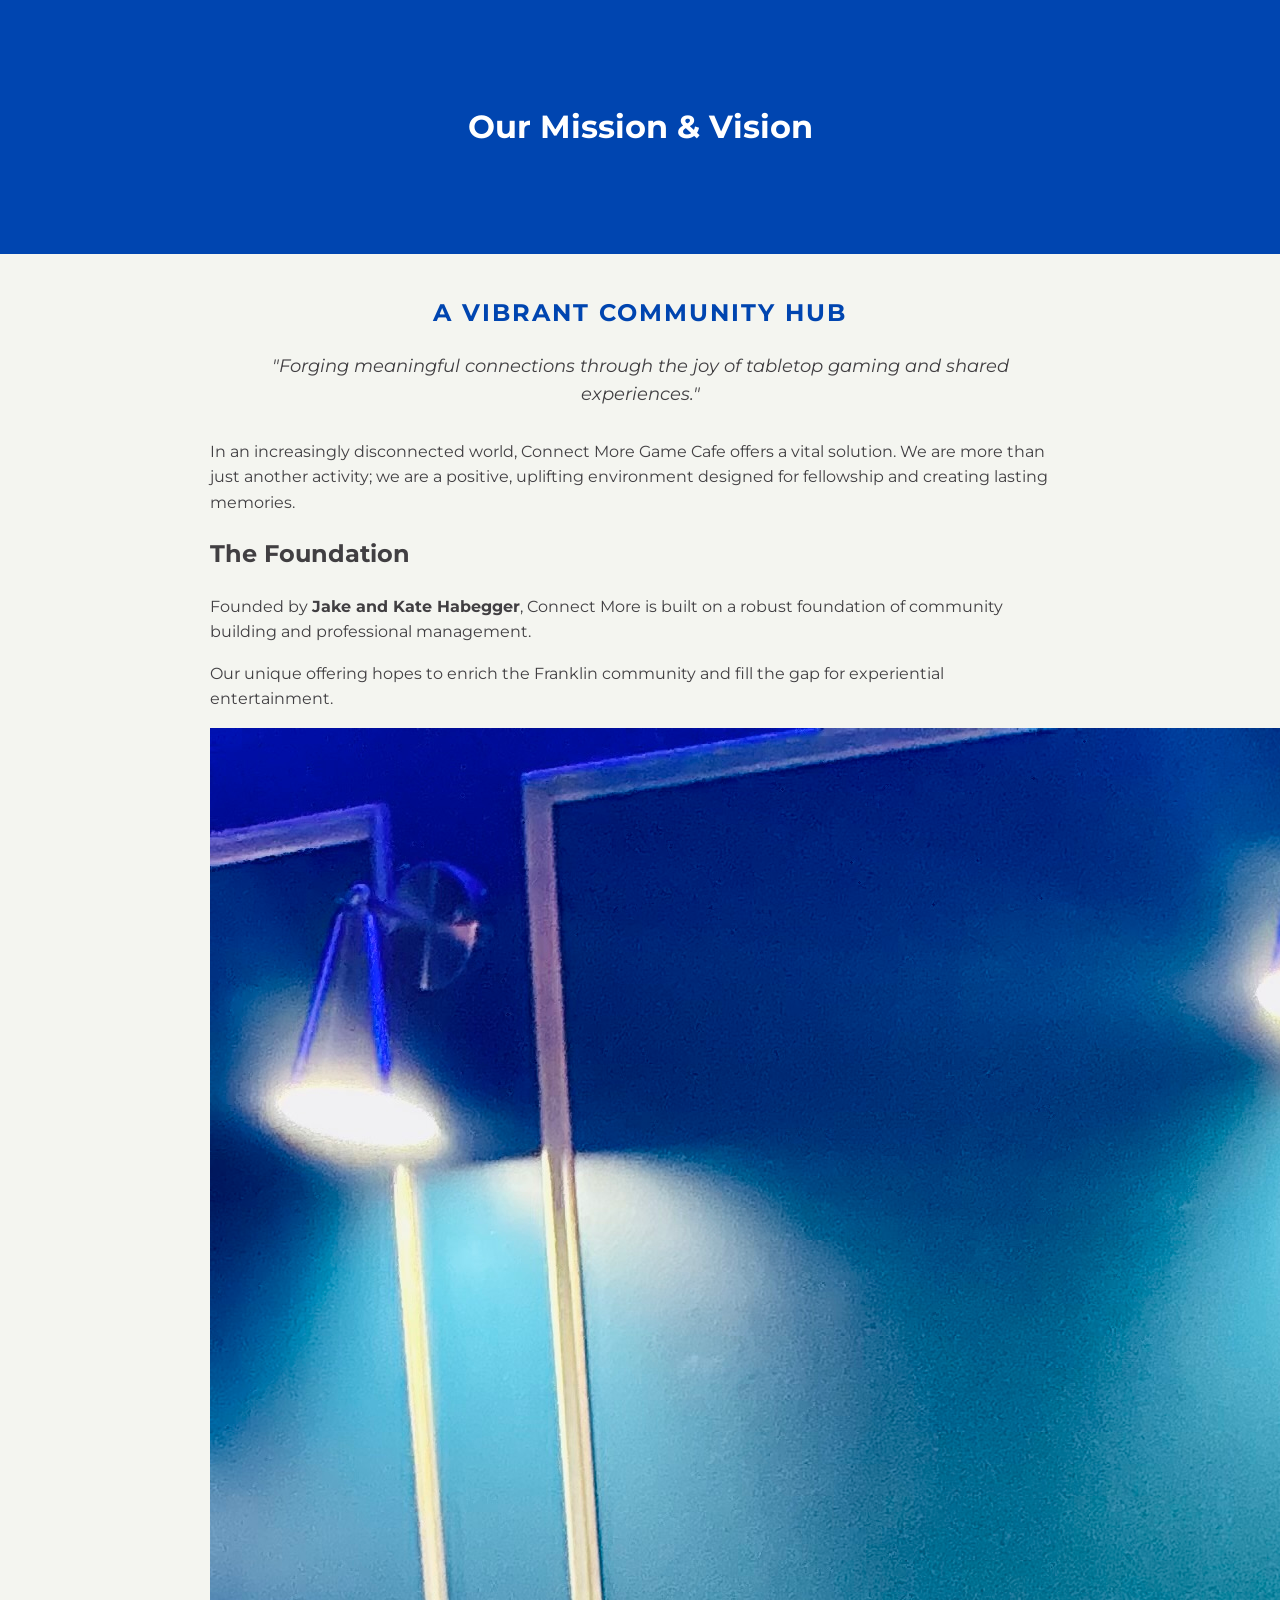
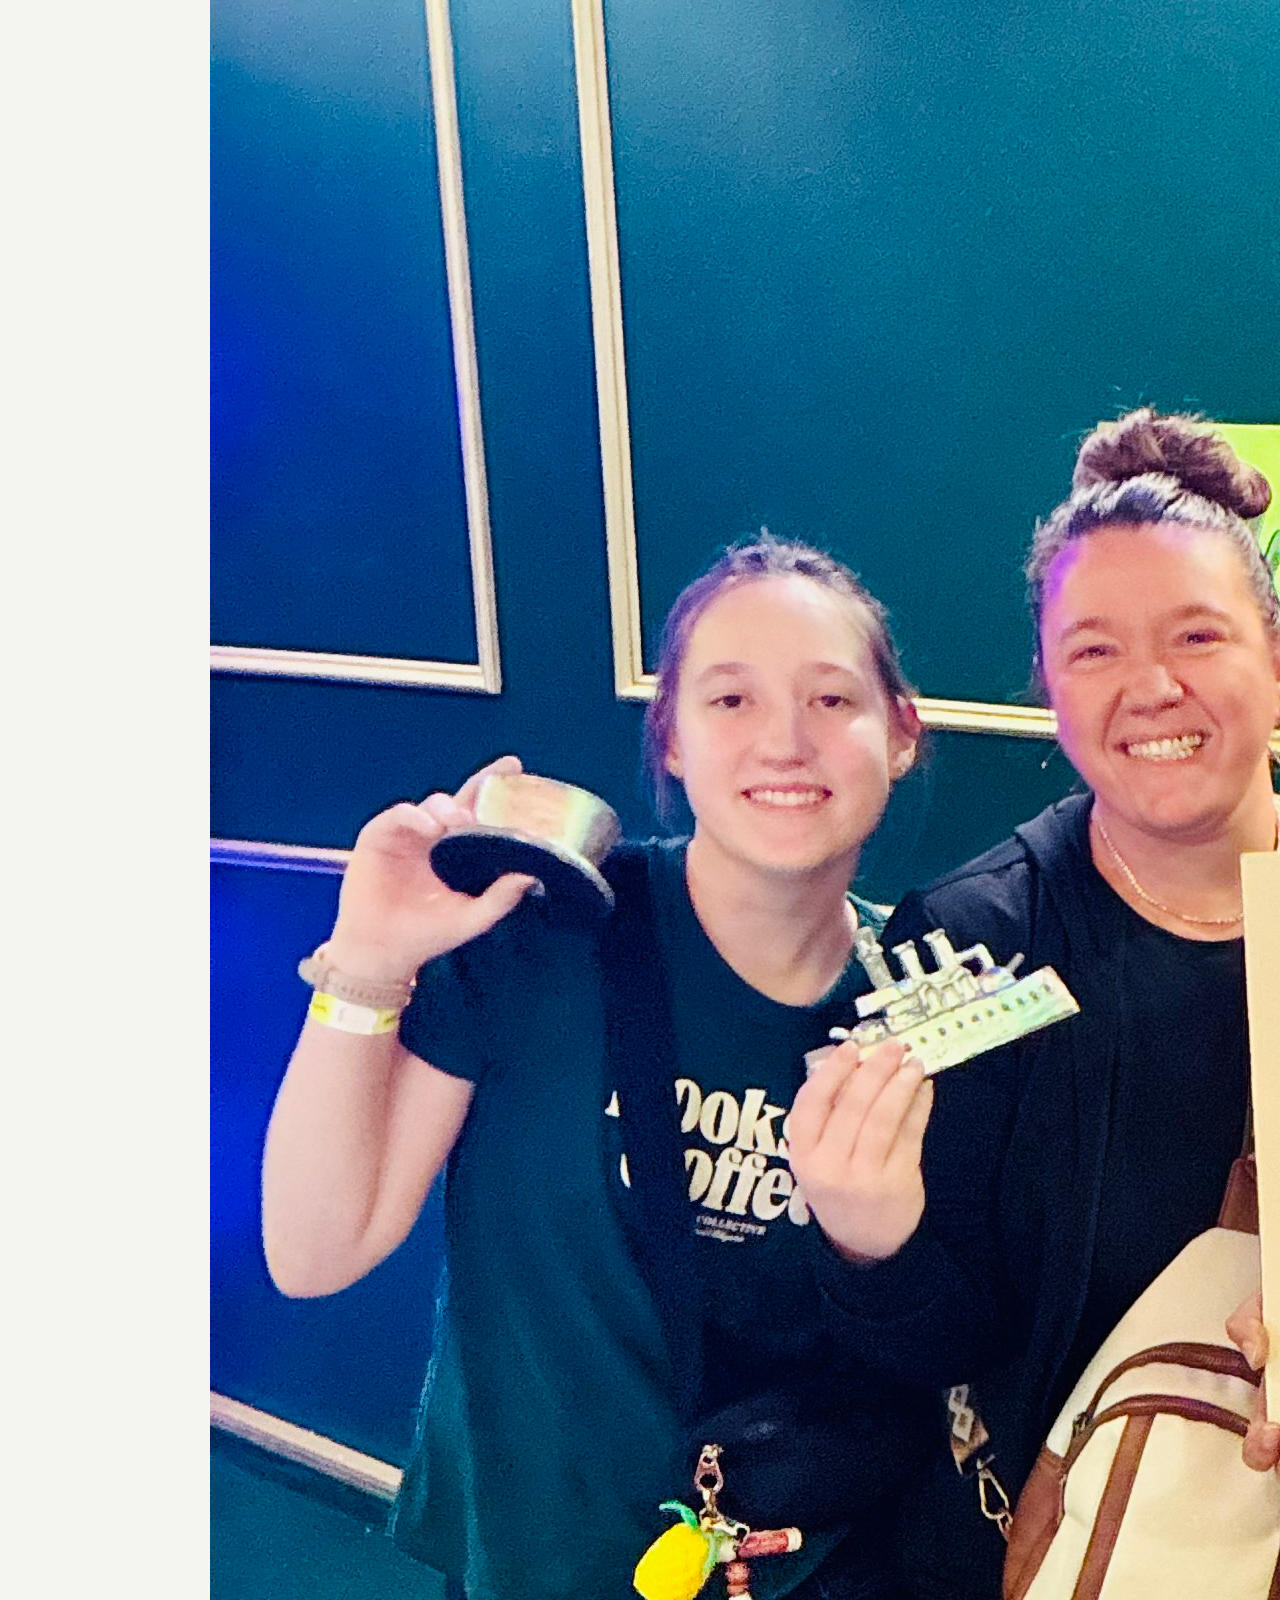
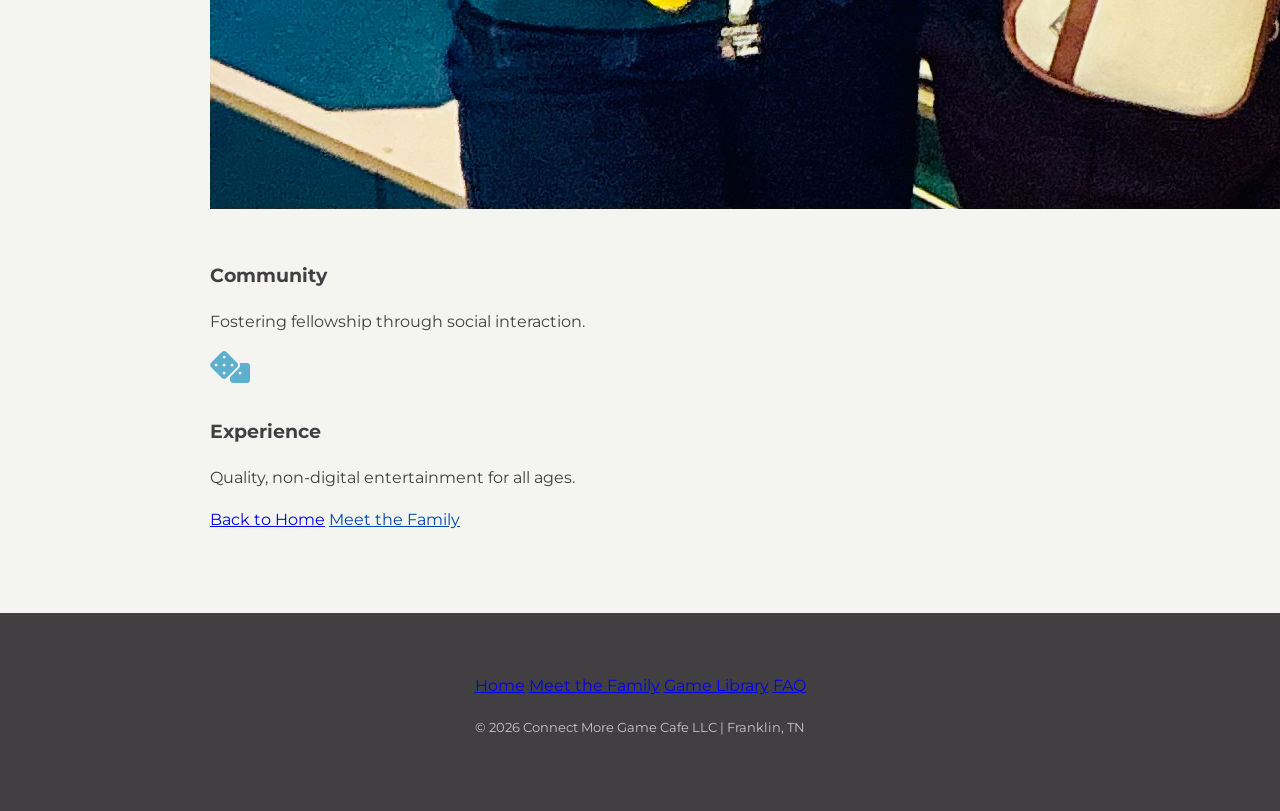
==== about.html @ f426852f "Refactor about.html for clarity and structure Removed redundant text and improved clarity in communi" ====
<!DOCTYPE html>
<html lang="en">
<head>
    <meta charset="UTF-8">
    <meta name="viewport" content="width=device-width, initial-scale=1.0">
    <title>Our Mission | Connect More</title>
    <link href="https://fonts.googleapis.com/css2?family=Montserrat:wght@400;700&display=swap" rel="stylesheet">
    <link rel="stylesheet" href="https://cdnjs.cloudflare.com/ajax/libs/font-awesome/6.0.0/css/all.min.css">
    <link rel="stylesheet" href="style.css">
</head>
<body>

<header>
    <h1>Our Mission & Vision</h1>
</header>

<div class="container">
    <div class="card">
        <h2 style="color: var(--diode-blue); text-align: center; text-transform: uppercase; letter-spacing: 2px;">A Vibrant Community Hub</h2>
        <p style="font-size: 1.1rem; text-align: center; font-style: italic; margin-bottom: 30px;">
            "Forging meaningful connections through the joy of tabletop gaming and shared experiences."
        </p>
        <p>In an increasingly disconnected world, Connect More Game Cafe offers a vital solution. We are more than just another activity; we are a positive, uplifting environment designed for fellowship and creating lasting memories.</p>
    </div>

    <div class="card">
        <div class="story-layout">
            <div class="story-text">
                <h2>The Foundation</h2>
                <p>Founded by <strong>Jake and Kate Habegger</strong>, Connect More is built on a robust foundation of community building and professional management.</p>
                <p>Our unique offering hopes to enrich the Franklin community and fill the gap for experiential entertainment.</p>
            </div>
            <div class="story-image">
                <img src="IMG_6140.jpg" alt="Jake and Kate Habegger">
            </div>
        </div>
    </div>

    <div class="profile-grid">
        <div class="profile-card" style="border-top-color: var(--crystal-seas);">
            <i class="fas fa-people-group" style="color: var(--crystal-seas); font-size: 2rem; margin-bottom: 15px;"></i>
            <h3>Community</h3>
            <p>Fostering fellowship through social interaction.</p>
        </div>
        <div class="profile-card" style="border-top-color: var(--crystal-seas);">
            <i class="fas fa-dice" style="color: var(--crystal-seas); font-size: 2rem; margin-bottom: 15px;"></i>
            <h3>Experience</h3>
            <p>Quality, non-digital entertainment for all ages.</p>
        </div>
    </div>

    <div class="nav-container">
        <a href="index.html" class="btn">Back to Home</a>
        <a href="owners.html" class="btn btn-secondary" style="border-color: var(--diode-blue); color: var(--diode-blue);">Meet the Family</a>
    </div>
</div>

<footer class="footer">
    <div style="margin-bottom: 20px;">
        <a href="index.html">Home</a>
        <a href="owners.html">Meet the Family</a>
        <a href="game_menu.html">Game Library</a>
        <a href="faq.html">FAQ</a>
    </div>
    <p style="font-size: 0.8rem; opacity: 0.7;">&copy; 2026 Connect More Game Cafe LLC | Franklin, TN</p>
</footer>
</body>
</html>
---- style.css ----
/* --- CONNECT MORE MASTER STYLES --- */
:root {
    --diode-blue: #0045B0;
    --crystal-seas: #5dafce;
    --yellow-jasper: #F4D896;
    --black-cat: #413F42;
    --bright-white: #F4F5F0;
}

* { box-sizing: border-box; } /* Prevents padding from breaking widths */

body { 
    font-family: 'Montserrat', sans-serif; 
    background-color: var(--bright-white); 
    color: var(--black-cat); 
    line-height: 1.6;
    margin: 0; 
    padding: 0;
}

header { 
    background: var(--diode-blue); 
    color: white; 
    padding: 80px 20px; 
    text-align: center;
}

.hero-text {
    font-size: 3rem;
    font-weight: 700;
    letter-spacing: 4px;
    margin-top: 20px;
    text-transform: uppercase;
}

.tagline {
    font-size: 1.2rem;
    color: var(--yellow-jasper);
    letter-spacing: 2px;
    font-weight: 700;
    margin-bottom: 10px;
}

header p {
    font-style: italic;
    font-size: 1.1rem;
    opacity: 0.9;
    margin-bottom: 30px;
}

.container {
    max-width: 900px;
    margin: 0 auto;
    padding: 20px;
}

/* --- QUICK START GUIDE STYLES --- */
.search-container {
    background: var(--diode-blue);
    padding: 20px;
    border-radius: 20px;
    margin-bottom: 30px;
}

#gameSearch {
    width: 100%;
    padding: 15px 25px;
    border-radius: 50px;
    border: none;
    font-family: 'Montserrat', sans-serif;
    font-size: 1rem;
    outline: none;
    box-shadow: inset 0 2px 5px rgba(0,0,0,0.1);
}

.game-card {
    background: white;
    margin-bottom: 20px;
    border-radius: 20px;
    overflow: hidden;
    border-left: 10px solid var(--yellow-jasper);
    box-shadow: 0 5px 15px rgba(0,0,0,0.05);
    transition: 0.3s;
}

.game-header {
    padding: 25px;
    cursor: pointer;
    display: flex;
    justify-content: space-between;
    align-items: center;
}

.game-header h2 {
    margin: 0;
    font-size: 1.4rem;
    color: var(--diode-blue);
    text-transform: uppercase;
    letter-spacing: 1px;
}

.category-badge {
    display: inline-block;
    background: var(--crystal-seas);
    color: white;
    padding: 4px 12px;
    border-radius: 50px;
    font-size: 0.75rem;
    font-weight: 700;
    margin-bottom: 8px;
    text-transform: uppercase;
}

.game-content {
    display: none;
    padding: 0 25px 30px 25px;
    background-color: #fafafa;
    border-top: 1px solid #eee;
}

/* Logic for opening card */
.game-card.active .game-content {
    display: block;
}

.game-card.active .game-header {
    background-color: #f0f0f0;
}

.rule-item {
    margin-top: 15px;
}

.rule-item strong {
    color: var(--diode-blue);
    display: block;
    font-size: 0.9rem;
    text-transform: uppercase;
}

.arrow {
    font-size: 1.2rem;
    color: var(--crystal-seas);
    transition: 0.3s;
}

.game-card.active .arrow {
    transform: rotate(180deg);
}

/* --- FILTER CHIP STYLES --- */
.filter-section {
    background: white;
    padding: 25px;
    border-radius: 20px;
    margin-bottom: 30px;
    box-shadow: 0 5px 15px rgba(0,0,0,0.05);
    display: flex;
    flex-wrap: wrap;
    gap: 12px;
    justify-content: center;
    border-top: 4px solid var(--crystal-seas);
}

.filter-label {
    width: 100%;
    text-align: center;
    font-weight: 700;
    color: var(--diode-blue);
    text-transform: uppercase;
    font-size: 0.8rem;
    letter-spacing: 1px;
    margin-bottom: 10px;
}

.filter-chip {
    display: inline-flex;
    align-items: center;
    background: var(--bright-white);
    padding: 10px 20px;
    border-radius: 50px;
    cursor: pointer;
    font-size: 0.85rem;
    font-weight: 700;
    color: var(--diode-blue);
    border: 2px solid transparent;
    transition: all 0.2s ease;
}

.filter-chip input { display: none; }

.filter-chip:has(input:checked) {
    background: var(--yellow-jasper);
    border-color: var(--diode-blue);
    transform: translateY(-2px);
}

.btn-clear {
    background: none;
    border: 1px solid var(--black-cat);
    color: var(--black-cat);
    padding: 5px 15px;
    border-radius: 50px;
    font-size: 0.75rem;
    cursor: pointer;
    margin-top: 10px;
    font-family: 'Montserrat', sans-serif;
    opacity: 0.6;
}

/* --- FOOTER --- */
.footer {
    background: var(--black-cat);
    color: white;
    padding: 60px 20px;
    text-align: center;
    margin-top: 60px;
}

/* Responsive */
@media (max-width: 768px) {
    .hero-text { font-size: 2rem; }
    .filter-chip { width: 100%; justify-content: center; }
}
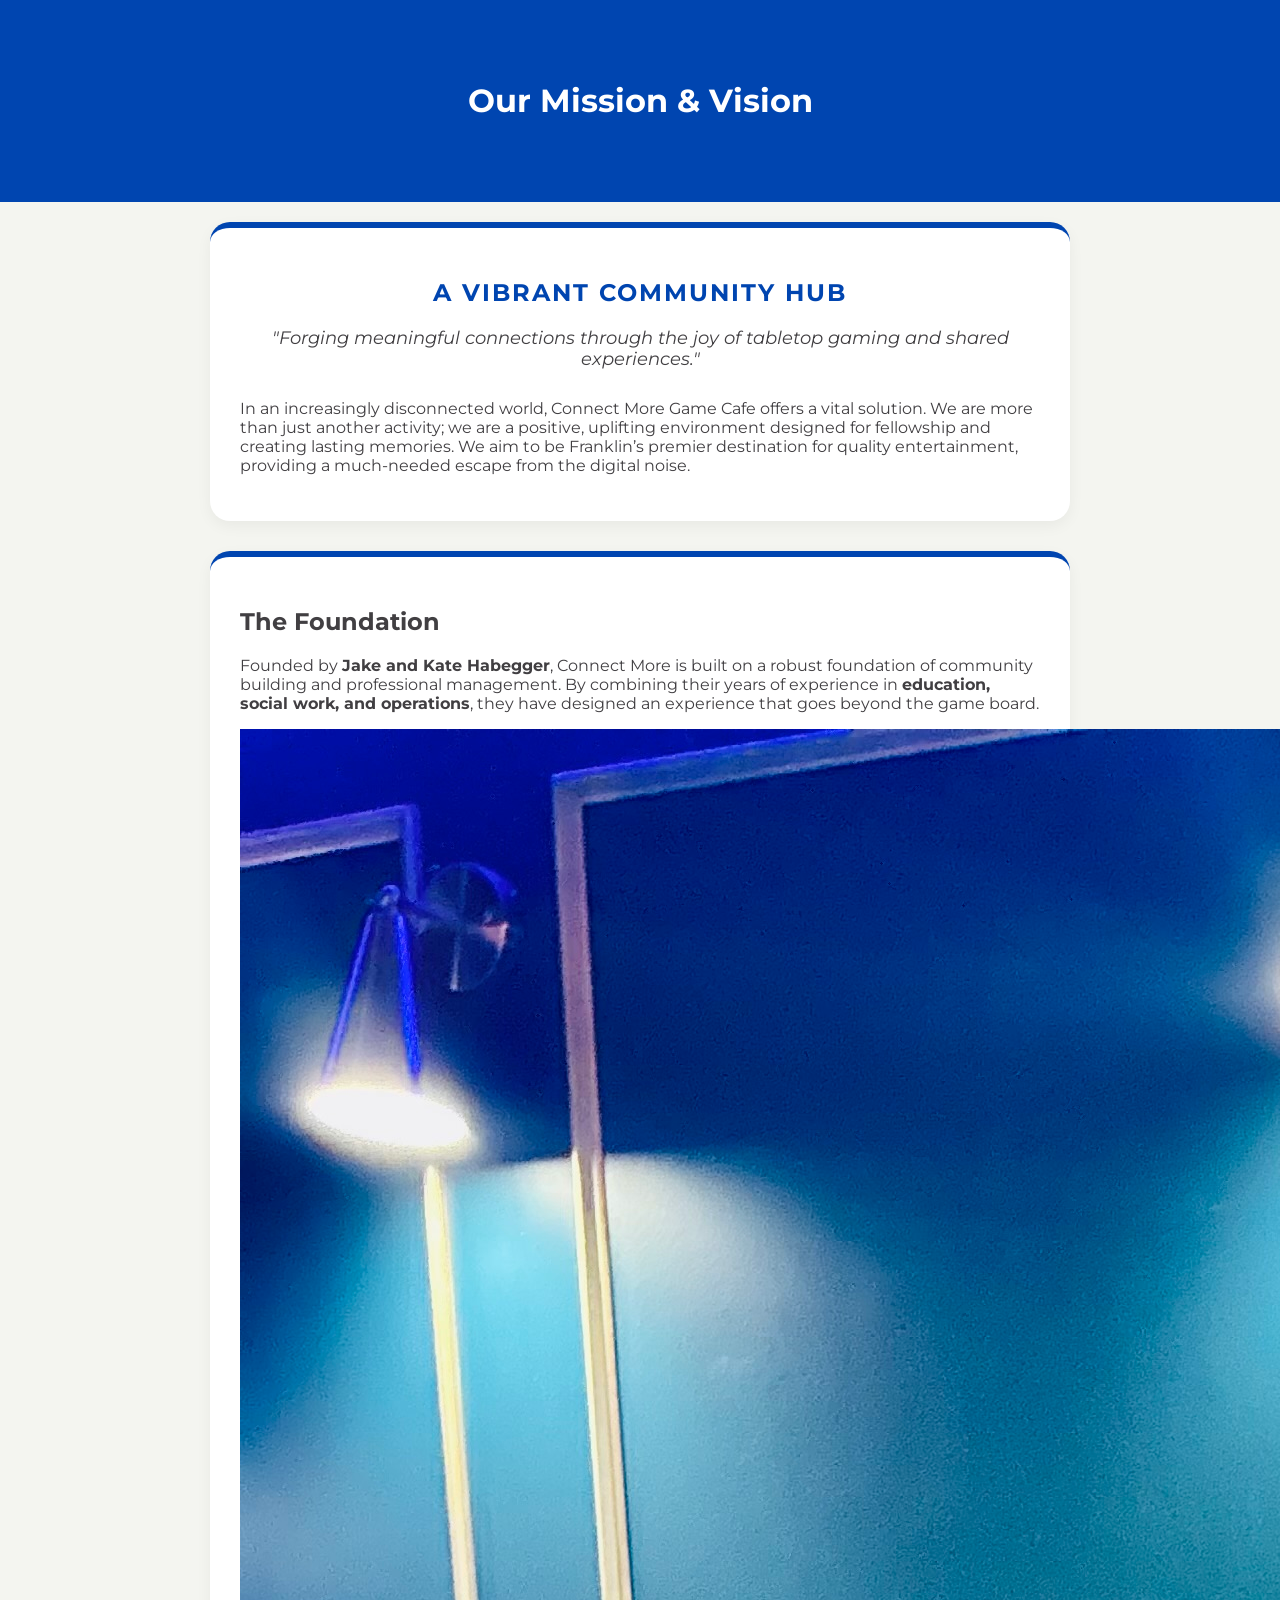
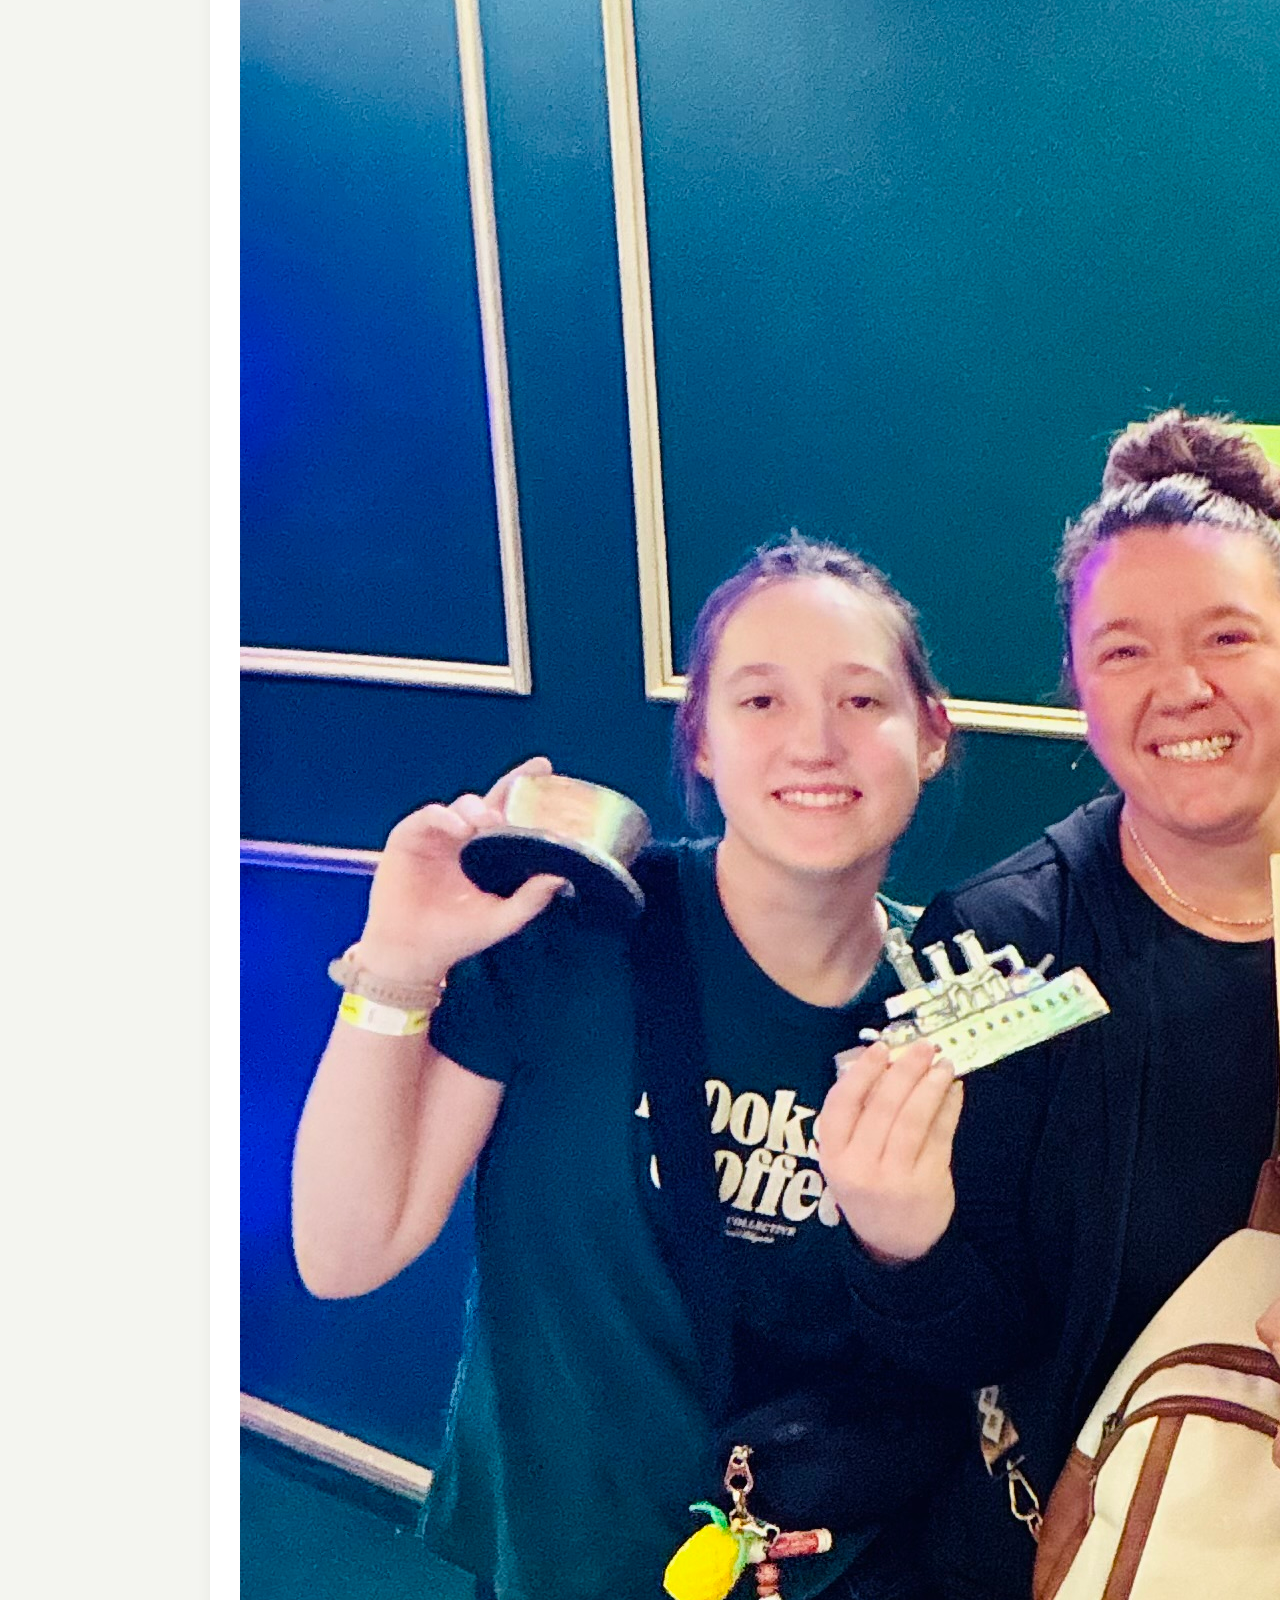
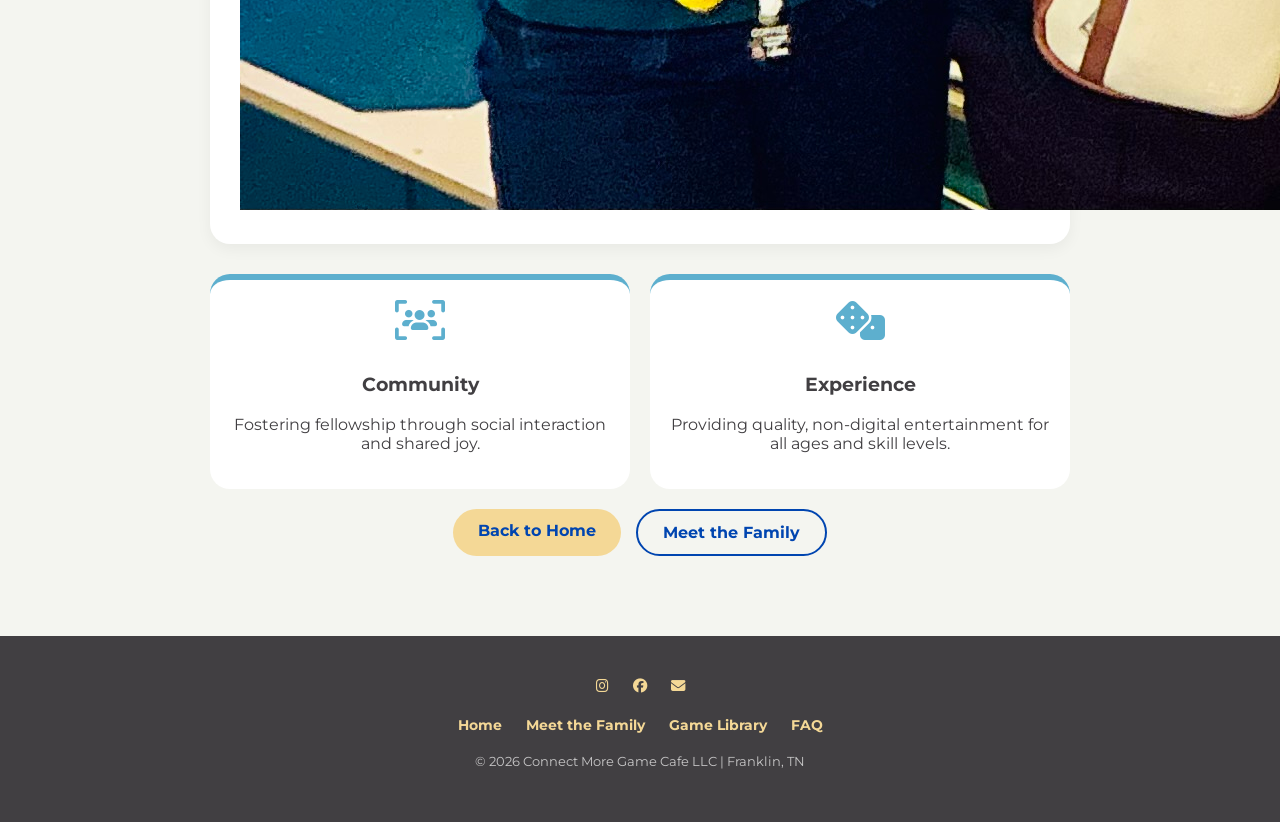
==== commit 69c85424: "Update Font Awesome version and improve text content Updated the Font Awesome stylesheet link to ver" ====
--- a/about.html
+++ b/about.html
@@ -5,7 +5,7 @@
     <meta name="viewport" content="width=device-width, initial-scale=1.0">
     <title>Our Mission | Connect More</title>
     <link href="https://fonts.googleapis.com/css2?family=Montserrat:wght@400;700&display=swap" rel="stylesheet">
-    <link rel="stylesheet" href="https://cdnjs.cloudflare.com/ajax/libs/font-awesome/6.0.0/css/all.min.css">
+    <link rel="stylesheet" href="https://cdnjs.cloudflare.com/ajax/libs/font-awesome/6.5.1/css/all.min.css">
     <link rel="stylesheet" href="style.css">
 </head>
 <body>
@@ -20,15 +20,14 @@
         <p style="font-size: 1.1rem; text-align: center; font-style: italic; margin-bottom: 30px;">
             "Forging meaningful connections through the joy of tabletop gaming and shared experiences."
         </p>
-        <p>In an increasingly disconnected world, Connect More Game Cafe offers a vital solution. We are more than just another activity; we are a positive, uplifting environment designed for fellowship and creating lasting memories.</p>
+        <p>In an increasingly disconnected world, Connect More Game Cafe offers a vital solution. We are more than just another activity; we are a positive, uplifting environment designed for fellowship and creating lasting memories. We aim to be Franklin’s premier destination for quality entertainment, providing a much-needed escape from the digital noise.</p>
     </div>
 
     <div class="card">
         <div class="story-layout">
             <div class="story-text">
                 <h2>The Foundation</h2>
-                <p>Founded by <strong>Jake and Kate Habegger</strong>, Connect More is built on a robust foundation of community building and professional management.</p>
-                <p>Our unique offering hopes to enrich the Franklin community and fill the gap for experiential entertainment.</p>
+                <p>Founded by <strong>Jake and Kate Habegger</strong>, Connect More is built on a robust foundation of community building and professional management. By combining their years of experience in <strong>education, social work, and operations</strong>, they have designed an experience that goes beyond the game board.</p>
             </div>
             <div class="story-image">
                 <img src="IMG_6140.jpg" alt="Jake and Kate Habegger">
@@ -38,14 +37,14 @@
 
     <div class="profile-grid">
         <div class="profile-card" style="border-top-color: var(--crystal-seas);">
-            <i class="fas fa-people-group" style="color: var(--crystal-seas); font-size: 2rem; margin-bottom: 15px;"></i>
+            <i class="fa-solid fa-users-viewfinder" style="color: var(--crystal-seas); font-size: 2.5rem; margin-bottom: 15px;"></i>
             <h3>Community</h3>
-            <p>Fostering fellowship through social interaction.</p>
+            <p>Fostering fellowship through social interaction and shared joy.</p>
         </div>
         <div class="profile-card" style="border-top-color: var(--crystal-seas);">
-            <i class="fas fa-dice" style="color: var(--crystal-seas); font-size: 2rem; margin-bottom: 15px;"></i>
+            <i class="fa-solid fa-dice" style="color: var(--crystal-seas); font-size: 2.5rem; margin-bottom: 15px;"></i>
             <h3>Experience</h3>
-            <p>Quality, non-digital entertainment for all ages.</p>
+            <p>Providing quality, non-digital entertainment for all ages and skill levels.</p>
         </div>
     </div>
 
@@ -56,13 +55,19 @@
 </div>
 
 <footer class="footer">
-    <div style="margin-bottom: 20px;">
+    <div class="social-icons">
+        <a href="https://instagram.com/connectmoregamecafe" target="_blank"><i class="fab fa-instagram"></i></a>
+        <a href="https://www.facebook.com/profile.php?id=61582265409098" target="_blank"><i class="fab fa-facebook"></i></a>
+        <a href="mailto:connect@connectmoregamecafe.com"><i class="fas fa-envelope"></i></a>
+    </div>
+    <div style="margin-top: 20px;">
         <a href="index.html">Home</a>
         <a href="owners.html">Meet the Family</a>
         <a href="game_menu.html">Game Library</a>
         <a href="faq.html">FAQ</a>
     </div>
-    <p style="font-size: 0.8rem; opacity: 0.7;">&copy; 2026 Connect More Game Cafe LLC | Franklin, TN</p>
+    <p style="font-size: 0.8rem; opacity: 0.7; margin-top: 20px;">&copy; 2026 Connect More Game Cafe LLC | Franklin, TN</p>
 </footer>
+
 </body>
 </html>
--- a/style.css
+++ b/style.css
@@ -1,4 +1,3 @@
-/* --- CONNECT MORE MASTER STYLES --- */
 :root {
     --diode-blue: #0045B0;
     --crystal-seas: #5dafce;
@@ -6,219 +5,22 @@
     --black-cat: #413F42;
     --bright-white: #F4F5F0;
 }
-
-* { box-sizing: border-box; } /* Prevents padding from breaking widths */
-
-body { 
-    font-family: 'Montserrat', sans-serif; 
-    background-color: var(--bright-white); 
-    color: var(--black-cat); 
-    line-height: 1.6;
-    margin: 0; 
-    padding: 0;
-}
-
-header { 
-    background: var(--diode-blue); 
-    color: white; 
-    padding: 80px 20px; 
-    text-align: center;
-}
-
-.hero-text {
-    font-size: 3rem;
-    font-weight: 700;
-    letter-spacing: 4px;
-    margin-top: 20px;
-    text-transform: uppercase;
-}
-
-.tagline {
-    font-size: 1.2rem;
-    color: var(--yellow-jasper);
-    letter-spacing: 2px;
-    font-weight: 700;
-    margin-bottom: 10px;
-}
-
-header p {
-    font-style: italic;
-    font-size: 1.1rem;
-    opacity: 0.9;
-    margin-bottom: 30px;
-}
-
-.container {
-    max-width: 900px;
-    margin: 0 auto;
-    padding: 20px;
-}
-
-/* --- QUICK START GUIDE STYLES --- */
-.search-container {
-    background: var(--diode-blue);
-    padding: 20px;
-    border-radius: 20px;
-    margin-bottom: 30px;
-}
-
-#gameSearch {
-    width: 100%;
-    padding: 15px 25px;
-    border-radius: 50px;
-    border: none;
-    font-family: 'Montserrat', sans-serif;
-    font-size: 1rem;
-    outline: none;
-    box-shadow: inset 0 2px 5px rgba(0,0,0,0.1);
-}
-
-.game-card {
-    background: white;
-    margin-bottom: 20px;
-    border-radius: 20px;
-    overflow: hidden;
-    border-left: 10px solid var(--yellow-jasper);
-    box-shadow: 0 5px 15px rgba(0,0,0,0.05);
-    transition: 0.3s;
-}
-
-.game-header {
-    padding: 25px;
-    cursor: pointer;
-    display: flex;
-    justify-content: space-between;
-    align-items: center;
-}
-
-.game-header h2 {
-    margin: 0;
-    font-size: 1.4rem;
-    color: var(--diode-blue);
-    text-transform: uppercase;
-    letter-spacing: 1px;
-}
-
-.category-badge {
-    display: inline-block;
-    background: var(--crystal-seas);
-    color: white;
-    padding: 4px 12px;
-    border-radius: 50px;
-    font-size: 0.75rem;
-    font-weight: 700;
-    margin-bottom: 8px;
-    text-transform: uppercase;
-}
-
-.game-content {
-    display: none;
-    padding: 0 25px 30px 25px;
-    background-color: #fafafa;
-    border-top: 1px solid #eee;
-}
-
-/* Logic for opening card */
-.game-card.active .game-content {
-    display: block;
-}
-
-.game-card.active .game-header {
-    background-color: #f0f0f0;
-}
-
-.rule-item {
-    margin-top: 15px;
-}
-
-.rule-item strong {
-    color: var(--diode-blue);
-    display: block;
-    font-size: 0.9rem;
-    text-transform: uppercase;
-}
-
-.arrow {
-    font-size: 1.2rem;
-    color: var(--crystal-seas);
-    transition: 0.3s;
-}
-
-.game-card.active .arrow {
-    transform: rotate(180deg);
-}
-
-/* --- FILTER CHIP STYLES --- */
-.filter-section {
-    background: white;
-    padding: 25px;
-    border-radius: 20px;
-    margin-bottom: 30px;
-    box-shadow: 0 5px 15px rgba(0,0,0,0.05);
-    display: flex;
-    flex-wrap: wrap;
-    gap: 12px;
-    justify-content: center;
-    border-top: 4px solid var(--crystal-seas);
-}
-
-.filter-label {
-    width: 100%;
-    text-align: center;
-    font-weight: 700;
-    color: var(--diode-blue);
-    text-transform: uppercase;
-    font-size: 0.8rem;
-    letter-spacing: 1px;
-    margin-bottom: 10px;
-}
-
-.filter-chip {
-    display: inline-flex;
-    align-items: center;
-    background: var(--bright-white);
-    padding: 10px 20px;
-    border-radius: 50px;
-    cursor: pointer;
-    font-size: 0.85rem;
-    font-weight: 700;
-    color: var(--diode-blue);
-    border: 2px solid transparent;
-    transition: all 0.2s ease;
-}
-
-.filter-chip input { display: none; }
-
-.filter-chip:has(input:checked) {
-    background: var(--yellow-jasper);
-    border-color: var(--diode-blue);
-    transform: translateY(-2px);
-}
-
-.btn-clear {
-    background: none;
-    border: 1px solid var(--black-cat);
-    color: var(--black-cat);
-    padding: 5px 15px;
-    border-radius: 50px;
-    font-size: 0.75rem;
-    cursor: pointer;
-    margin-top: 10px;
-    font-family: 'Montserrat', sans-serif;
-    opacity: 0.6;
-}
-
-/* --- FOOTER --- */
-.footer {
-    background: var(--black-cat);
-    color: white;
-    padding: 60px 20px;
-    text-align: center;
-    margin-top: 60px;
-}
-
-/* Responsive */
-@media (max-width: 768px) {
-    .hero-text { font-size: 2rem; }
-    .filter-chip { width: 100%; justify-content: center; }
-}
+* { box-sizing: border-box; }
+body { font-family: 'Montserrat', sans-serif; background: var(--bright-white); color: var(--black-cat); margin: 0; padding: 0; }
+header { background: var(--diode-blue); color: white; padding: 60px 20px; text-align: center; }
+.piccenter { width: 200px; display: block; margin: 0 auto; }
+.hero-text { font-size: 2.5rem; font-weight: 700; letter-spacing: 2px; }
+.container { max-width: 900px; margin: 0 auto; padding: 20px; }
+.card { background: white; padding: 30px; border-radius: 20px; box-shadow: 0 5px 15px rgba(0,0,0,0.05); margin-bottom: 30px; border-top: 6px solid var(--diode-blue); }
+.btn { display: inline-block; background: var(--yellow-jasper); color: var(--diode-blue); padding: 12px 25px; border-radius: 50px; text-decoration: none; font-weight: 700; border: none; cursor: pointer; }
+.btn-secondary { background: transparent; color: white; border: 2px solid white; }
+.nav-container { display: flex; justify-content: center; gap: 15px; flex-wrap: wrap; margin: 20px 0; }
+.footer { background: var(--black-cat); color: white; padding: 40px 20px; text-align: center; margin-top: 40px; }
+.footer a { color: var(--yellow-jasper); text-decoration: none; margin: 0 10px; font-weight: bold; font-size: 0.9rem; }
+.game-card { background: white; margin-bottom: 15px; border-radius: 15px; overflow: hidden; border-left: 8px solid var(--yellow-jasper); }
+.game-header { padding: 20px; cursor: pointer; display: flex; justify-content: space-between; align-items: center; }
+.game-content { display: none; padding: 0 20px 20px; background: #f9f9f9; }
+.game-card.active .game-content { display: block; }
+.category-badge { background: var(--crystal-seas); color: white; padding: 4px 10px; border-radius: 20px; font-size: 0.7rem; font-weight: bold; }
+.profile-grid { display: grid; grid-template-columns: repeat(auto-fit, minmax(280px, 1fr)); gap: 20px; }
+.profile-card { background: white; padding: 20px; border-radius: 20px; text-align: center; border-top: 6px solid var(--diode-blue); }
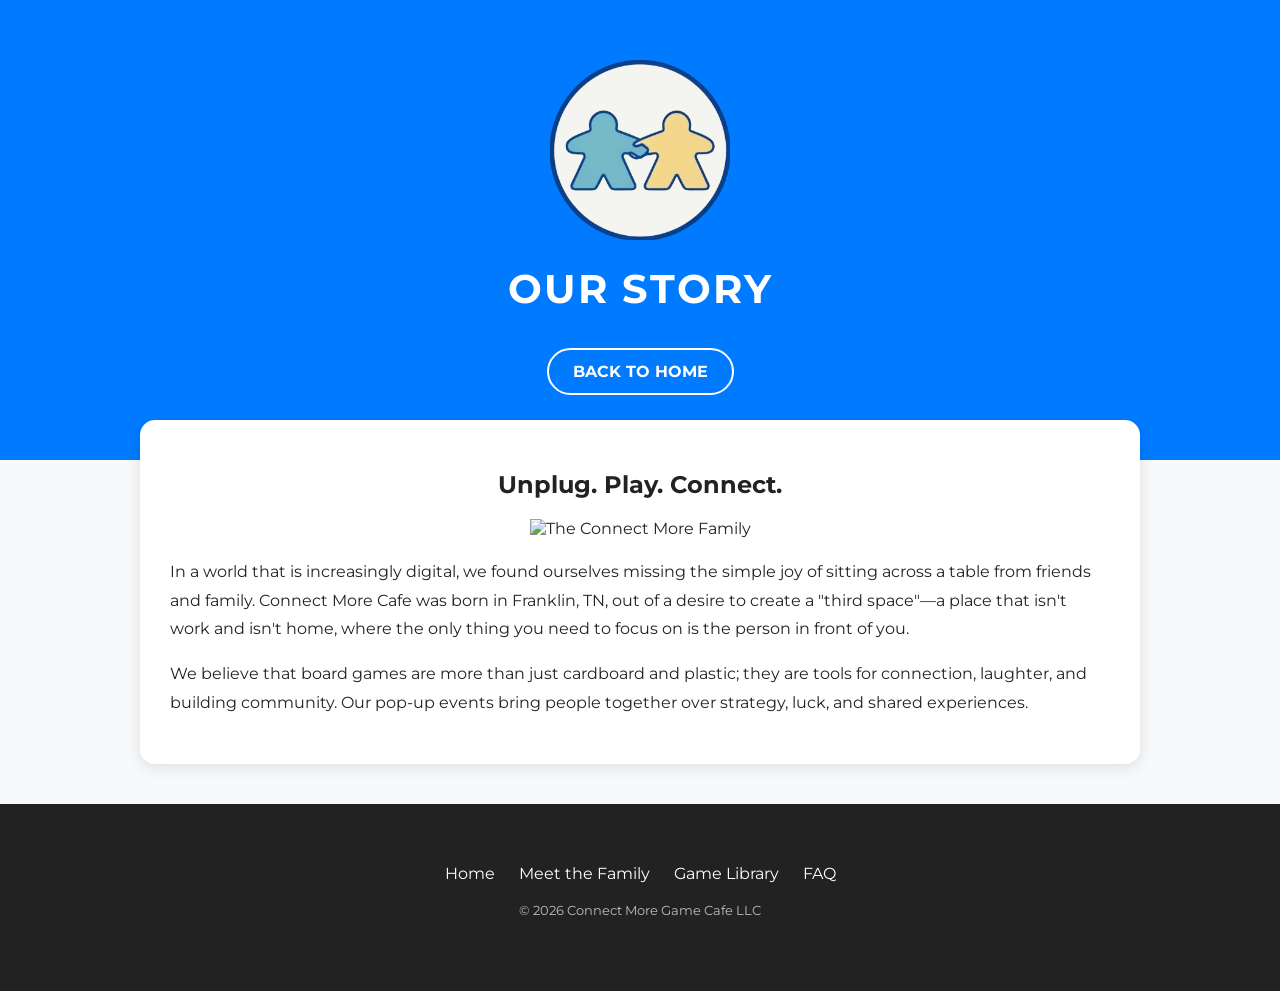
==== commit 8b0ca94c: "Update title and content in about.html" ====
--- a/about.html
+++ b/about.html
@@ -3,71 +3,45 @@
 <head>
     <meta charset="UTF-8">
     <meta name="viewport" content="width=device-width, initial-scale=1.0">
-    <title>Our Mission | Connect More</title>
+    <title>Our Story | Connect More Cafe</title>
     <link href="https://fonts.googleapis.com/css2?family=Montserrat:wght@400;700&display=swap" rel="stylesheet">
-    <link rel="stylesheet" href="https://cdnjs.cloudflare.com/ajax/libs/font-awesome/6.5.1/css/all.min.css">
     <link rel="stylesheet" href="style.css">
 </head>
 <body>
 
 <header>
-    <h1>Our Mission & Vision</h1>
+    <a href="index.html"><img class="piccenter" src="logo.png" alt="Connect More Logo"></a>
+    <div class="hero-text">OUR STORY</div>
+    <div class="nav-container">
+        <a href="index.html" class="btn btn-secondary" style="color:white; border-color:white;">BACK TO HOME</a>
+    </div>
 </header>
 
 <div class="container">
-    <div class="card">
-        <h2 style="color: var(--diode-blue); text-align: center; text-transform: uppercase; letter-spacing: 2px;">A Vibrant Community Hub</h2>
-        <p style="font-size: 1.1rem; text-align: center; font-style: italic; margin-bottom: 30px;">
-            "Forging meaningful connections through the joy of tabletop gaming and shared experiences."
+    <div class="card" style="text-align: center;">
+        <h2>Unplug. Play. Connect.</h2>
+        
+        <img src="about-photo.jpg" alt="The Connect More Family" class="about-image">
+
+        <p style="line-height: 1.8; text-align: left; margin-top: 20px;">
+            In a world that is increasingly digital, we found ourselves missing the simple joy of sitting across a table from friends and family. Connect More Cafe was born in Franklin, TN, out of a desire to create a "third space"—a place that isn't work and isn't home, where the only thing you need to focus on is the person in front of you.
         </p>
-        <p>In an increasingly disconnected world, Connect More Game Cafe offers a vital solution. We are more than just another activity; we are a positive, uplifting environment designed for fellowship and creating lasting memories. We aim to be Franklin’s premier destination for quality entertainment, providing a much-needed escape from the digital noise.</p>
-    </div>
-
-    <div class="card">
-        <div class="story-layout">
-            <div class="story-text">
-                <h2>The Foundation</h2>
-                <p>Founded by <strong>Jake and Kate Habegger</strong>, Connect More is built on a robust foundation of community building and professional management. By combining their years of experience in <strong>education, social work, and operations</strong>, they have designed an experience that goes beyond the game board.</p>
-            </div>
-            <div class="story-image">
-                <img src="IMG_6140.jpg" alt="Jake and Kate Habegger">
-            </div>
-        </div>
-    </div>
-
-    <div class="profile-grid">
-        <div class="profile-card" style="border-top-color: var(--crystal-seas);">
-            <i class="fa-solid fa-users-viewfinder" style="color: var(--crystal-seas); font-size: 2.5rem; margin-bottom: 15px;"></i>
-            <h3>Community</h3>
-            <p>Fostering fellowship through social interaction and shared joy.</p>
-        </div>
-        <div class="profile-card" style="border-top-color: var(--crystal-seas);">
-            <i class="fa-solid fa-dice" style="color: var(--crystal-seas); font-size: 2.5rem; margin-bottom: 15px;"></i>
-            <h3>Experience</h3>
-            <p>Providing quality, non-digital entertainment for all ages and skill levels.</p>
-        </div>
-    </div>
-
-    <div class="nav-container">
-        <a href="index.html" class="btn">Back to Home</a>
-        <a href="owners.html" class="btn btn-secondary" style="border-color: var(--diode-blue); color: var(--diode-blue);">Meet the Family</a>
+        <p style="line-height: 1.8; text-align: left;">
+            We believe that board games are more than just cardboard and plastic; they are tools for connection, laughter, and building community. Our pop-up events bring people together over strategy, luck, and shared experiences.
+        </p>
     </div>
 </div>
 
 <footer class="footer">
-    <div class="social-icons">
-        <a href="https://instagram.com/connectmoregamecafe" target="_blank"><i class="fab fa-instagram"></i></a>
-        <a href="https://www.facebook.com/profile.php?id=61582265409098" target="_blank"><i class="fab fa-facebook"></i></a>
-        <a href="mailto:connect@connectmoregamecafe.com"><i class="fas fa-envelope"></i></a>
-    </div>
-    <div style="margin-top: 20px;">
+    <div style="margin-bottom: 20px;">
         <a href="index.html">Home</a>
         <a href="owners.html">Meet the Family</a>
         <a href="game_menu.html">Game Library</a>
         <a href="faq.html">FAQ</a>
     </div>
-    <p style="font-size: 0.8rem; opacity: 0.7; margin-top: 20px;">&copy; 2026 Connect More Game Cafe LLC | Franklin, TN</p>
+    <p style="font-size: 0.8rem; opacity: 0.7;">&copy; 2026 Connect More Game Cafe LLC</p>
 </footer>
 
+<script src="script.js"></script>
 </body>
 </html>
--- a/style.css
+++ b/style.css
@@ -1,26 +1,127 @@
 :root {
-    --diode-blue: #0045B0;
-    --crystal-seas: #5dafce;
-    --yellow-jasper: #F4D896;
-    --black-cat: #413F42;
-    --bright-white: #F4F5F0;
+    --diode-blue: #007bff;
+    --crystal-seas: #00a8cc;
+    --yellow-jasper: #f4c430;
+    --black-cat: #222;
+    --white: #ffffff;
+    --background-gray: #f8f9fa;
 }
-* { box-sizing: border-box; }
-body { font-family: 'Montserrat', sans-serif; background: var(--bright-white); color: var(--black-cat); margin: 0; padding: 0; }
-header { background: var(--diode-blue); color: white; padding: 60px 20px; text-align: center; }
-.piccenter { width: 200px; display: block; margin: 0 auto; }
-.hero-text { font-size: 2.5rem; font-weight: 700; letter-spacing: 2px; }
-.container { max-width: 900px; margin: 0 auto; padding: 20px; }
-.card { background: white; padding: 30px; border-radius: 20px; box-shadow: 0 5px 15px rgba(0,0,0,0.05); margin-bottom: 30px; border-top: 6px solid var(--diode-blue); }
-.btn { display: inline-block; background: var(--yellow-jasper); color: var(--diode-blue); padding: 12px 25px; border-radius: 50px; text-decoration: none; font-weight: 700; border: none; cursor: pointer; }
-.btn-secondary { background: transparent; color: white; border: 2px solid white; }
-.nav-container { display: flex; justify-content: center; gap: 15px; flex-wrap: wrap; margin: 20px 0; }
-.footer { background: var(--black-cat); color: white; padding: 40px 20px; text-align: center; margin-top: 40px; }
-.footer a { color: var(--yellow-jasper); text-decoration: none; margin: 0 10px; font-weight: bold; font-size: 0.9rem; }
-.game-card { background: white; margin-bottom: 15px; border-radius: 15px; overflow: hidden; border-left: 8px solid var(--yellow-jasper); }
+
+body {
+    font-family: 'Montserrat', sans-serif;
+    margin: 0;
+    background-color: var(--background-gray);
+    color: var(--black-cat);
+}
+
+/* Header & Hero */
+header {
+    background-color: var(--diode-blue);
+    color: var(--white);
+    padding: 60px 20px;
+    text-align: center;
+}
+
+.piccenter {
+    max-width: 180px;
+    height: auto;
+    margin-bottom: 20px;
+}
+
+.hero-text {
+    font-size: 2.5rem;
+    font-weight: 700;
+    letter-spacing: 2px;
+}
+
+.tagline {
+    font-size: 0.9rem;
+    letter-spacing: 3px;
+    margin: 10px 0;
+    opacity: 0.9;
+}
+
+/* Navigation & Buttons */
+.nav-container {
+    margin-top: 30px;
+}
+
+.btn {
+    display: inline-block;
+    padding: 12px 24px;
+    background-color: var(--yellow-jasper);
+    color: var(--black-cat);
+    text-decoration: none;
+    border-radius: 50px;
+    font-weight: 700;
+    margin: 5px;
+    transition: transform 0.2s;
+}
+
+.btn-secondary {
+    background-color: transparent;
+    border: 2px solid var(--white);
+}
+
+/* Layout Containers */
+.container {
+    max-width: 1000px;
+    margin: -40px auto 40px;
+    padding: 0 20px;
+}
+
+.card {
+    background: var(--white);
+    padding: 30px;
+    border-radius: 15px;
+    box-shadow: 0 4px 15px rgba(0,0,0,0.1);
+    margin-bottom: 30px;
+}
+
+/* Pricing Grid */
+.profile-grid {
+    display: grid;
+    grid-template-columns: repeat(auto-fit, minmax(300px, 1fr));
+    gap: 20px;
+}
+
+.profile-card {
+    background: var(--white);
+    padding: 30px;
+    border-radius: 15px;
+    text-align: center;
+    box-shadow: 0 4px 10px rgba(0,0,0,0.05);
+}
+
+/* Footer */
+.footer {
+    background-color: var(--black-cat);
+    color: var(--white);
+    text-align: center;
+    padding: 60px 20px;
+}
+
+.footer a {
+    color: var(--white);
+    text-decoration: none;
+    margin: 0 10px;
+}
+
+.social-icons i {
+    font-size: 1.5rem;
+    margin: 0 15px 25px;
+}
+
+.schedule-badge {
+    background: #eee;
+    padding: 15px;
+    border-radius: 10px;
+    display: inline-block;
+}
+
+/* --- LIBRARY SPECIFIC (Will only show on game_menu.html) --- */
+.filter-chip { display: inline-block; padding: 5px 10px; border-radius: 20px; background: #eee; margin: 3px; cursor: pointer; font-size: 0.8rem; }
+.game-card { background: white; margin-bottom: 10px; border-radius: 10px; overflow: hidden; }
 .game-header { padding: 20px; cursor: pointer; display: flex; justify-content: space-between; align-items: center; }
-.game-content { display: none; padding: 0 20px 20px; background: #f9f9f9; }
+.game-content { display: none; padding: 0 20px 20px; border-top: 1px solid #eee; }
 .game-card.active .game-content { display: block; }
-.category-badge { background: var(--crystal-seas); color: white; padding: 4px 10px; border-radius: 20px; font-size: 0.7rem; font-weight: bold; }
-.profile-grid { display: grid; grid-template-columns: repeat(auto-fit, minmax(280px, 1fr)); gap: 20px; }
-.profile-card { background: white; padding: 20px; border-radius: 20px; text-align: center; border-top: 6px solid var(--diode-blue); }
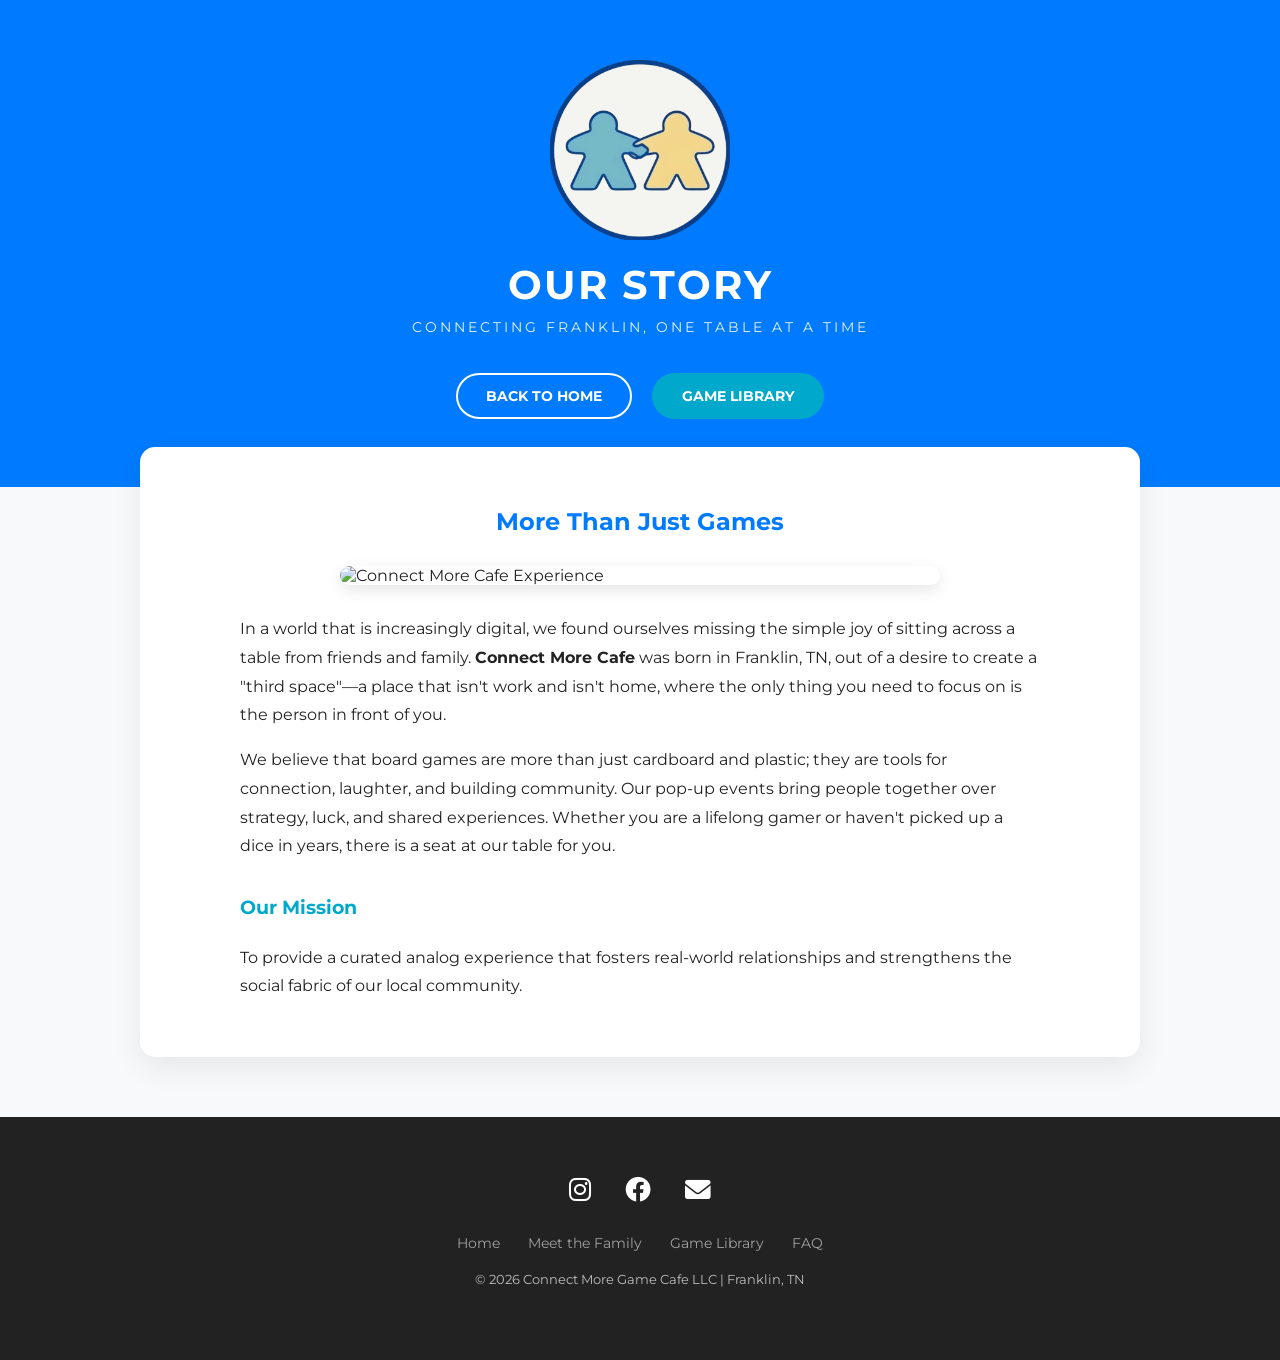
==== commit b95bfcea: "Update title and content for about page" ====
--- a/about.html
+++ b/about.html
@@ -3,8 +3,9 @@
 <head>
     <meta charset="UTF-8">
     <meta name="viewport" content="width=device-width, initial-scale=1.0">
-    <title>Our Story | Connect More Cafe</title>
+    <title>Our Story | Connect More Game Cafe LLC</title>
     <link href="https://fonts.googleapis.com/css2?family=Montserrat:wght@400;700&display=swap" rel="stylesheet">
+    <link rel="stylesheet" href="https://cdnjs.cloudflare.com/ajax/libs/font-awesome/6.0.0/css/all.min.css">
     <link rel="stylesheet" href="style.css">
 </head>
 <body>
@@ -12,35 +13,44 @@
 <header>
     <a href="index.html"><img class="piccenter" src="logo.png" alt="Connect More Logo"></a>
     <div class="hero-text">OUR STORY</div>
+    <div class="tagline">CONNECTING FRANKLIN, ONE TABLE AT A TIME</div>
     <div class="nav-container">
         <a href="index.html" class="btn btn-secondary" style="color:white; border-color:white;">BACK TO HOME</a>
+        <a href="game_menu.html" class="btn" style="background-color: var(--crystal-seas); color: white;">GAME LIBRARY</a>
     </div>
 </header>
 
 <div class="container">
-    <div class="card" style="text-align: center;">
-        <h2>Unplug. Play. Connect.</h2>
+    <div class="card">
+        <h2 style="text-align: center; color: var(--diode-blue);">More Than Just Games</h2>
         
-        <img src="about-photo.jpg" alt="The Connect More Family" class="about-image">
+        <img src="about-photo.jpg" alt="Connect More Cafe Experience" class="about-image">
 
-        <p style="line-height: 1.8; text-align: left; margin-top: 20px;">
-            In a world that is increasingly digital, we found ourselves missing the simple joy of sitting across a table from friends and family. Connect More Cafe was born in Franklin, TN, out of a desire to create a "third space"—a place that isn't work and isn't home, where the only thing you need to focus on is the person in front of you.
-        </p>
-        <p style="line-height: 1.8; text-align: left;">
-            We believe that board games are more than just cardboard and plastic; they are tools for connection, laughter, and building community. Our pop-up events bring people together over strategy, luck, and shared experiences.
-        </p>
+        <div class="about-content" style="max-width: 800px; margin: 0 auto; line-height: 1.8;">
+            <p>In a world that is increasingly digital, we found ourselves missing the simple joy of sitting across a table from friends and family. <strong>Connect More Cafe</strong> was born in Franklin, TN, out of a desire to create a "third space"—a place that isn't work and isn't home, where the only thing you need to focus on is the person in front of you.</p>
+            
+            <p>We believe that board games are more than just cardboard and plastic; they are tools for connection, laughter, and building community. Our pop-up events bring people together over strategy, luck, and shared experiences. Whether you are a lifelong gamer or haven't picked up a dice in years, there is a seat at our table for you.</p>
+            
+            <h3 style="color: var(--crystal-seas); margin-top: 30px;">Our Mission</h3>
+            <p>To provide a curated analog experience that fosters real-world relationships and strengthens the social fabric of our local community.</p>
+        </div>
     </div>
 </div>
 
-<footer class="footer">
-    <div style="margin-bottom: 20px;">
+<div class="footer">
+    <div class="social-icons">
+        <a href="https://instagram.com/connectmoregamecafe" target="_blank"><i class="fab fa-instagram"></i></a>
+        <a href="https://www.facebook.com/profile.php?id=61582265409098" target="_blank"><i class="fab fa-facebook"></i></a>
+        <a href="mailto:connect@connectmoregamecafe.com"><i class="fas fa-envelope"></i></a>
+    </div>
+    <div class="footer-links" style="margin-bottom: 20px;">
         <a href="index.html">Home</a>
         <a href="owners.html">Meet the Family</a>
         <a href="game_menu.html">Game Library</a>
         <a href="faq.html">FAQ</a>
     </div>
-    <p style="font-size: 0.8rem; opacity: 0.7;">&copy; 2026 Connect More Game Cafe LLC</p>
-</footer>
+    <p style="font-size: 0.8rem; opacity: 0.7;">&copy; 2026 Connect More Game Cafe LLC | Franklin, TN</p>
+</div>
 
 <script src="script.js"></script>
 </body>
--- a/style.css
+++ b/style.css
@@ -1,3 +1,4 @@
+/* --- VARIABLES --- */
 :root {
     --diode-blue: #007bff;
     --crystal-seas: #00a8cc;
@@ -7,14 +8,17 @@
     --background-gray: #f8f9fa;
 }
 
+/* --- BASE STYLES --- */
 body {
     font-family: 'Montserrat', sans-serif;
     margin: 0;
+    padding: 0;
     background-color: var(--background-gray);
     color: var(--black-cat);
+    -webkit-font-smoothing: antialiased;
 }
 
-/* Header & Hero */
+/* --- HEADER & HERO --- */
 header {
     background-color: var(--diode-blue);
     color: var(--white);
@@ -23,66 +27,89 @@
 }
 
 .piccenter {
-    max-width: 180px;
+    display: block;
+    margin: 0 auto 20px auto;
+    max-width: 180px; /* Limits logo size strictly */
     height: auto;
-    margin-bottom: 20px;
 }
 
 .hero-text {
     font-size: 2.5rem;
     font-weight: 700;
     letter-spacing: 2px;
+    text-transform: uppercase;
 }
 
 .tagline {
-    font-size: 0.9rem;
+    font-size: 0.85rem;
     letter-spacing: 3px;
     margin: 10px 0;
     opacity: 0.9;
+    text-transform: uppercase;
 }
 
-/* Navigation & Buttons */
+/* --- NAVIGATION & BUTTONS --- */
 .nav-container {
     margin-top: 30px;
 }
 
 .btn {
     display: inline-block;
-    padding: 12px 24px;
+    padding: 12px 28px;
     background-color: var(--yellow-jasper);
     color: var(--black-cat);
     text-decoration: none;
     border-radius: 50px;
     font-weight: 700;
-    margin: 5px;
-    transition: transform 0.2s;
+    font-size: 0.9rem;
+    margin: 8px;
+    transition: all 0.2s ease;
+    border: 2px solid transparent;
+}
+
+.btn:hover {
+    transform: translateY(-2px);
+    box-shadow: 0 4px 10px rgba(0,0,0,0.15);
 }
 
 .btn-secondary {
     background-color: transparent;
     border: 2px solid var(--white);
+    color: var(--white);
 }
 
-/* Layout Containers */
+/* --- CONTAINERS & CARDS --- */
 .container {
     max-width: 1000px;
-    margin: -40px auto 40px;
+    margin: -40px auto 60px; /* Pulls first card up over the blue header */
     padding: 0 20px;
 }
 
 .card {
     background: var(--white);
-    padding: 30px;
+    padding: 40px;
     border-radius: 15px;
-    box-shadow: 0 4px 15px rgba(0,0,0,0.1);
+    box-shadow: 0 10px 30px rgba(0,0,0,0.08);
     margin-bottom: 30px;
 }
 
-/* Pricing Grid */
+/* --- IMAGE FIXES --- */
+.about-image {
+    width: 100%;
+    max-width: 600px; /* Prevents the image from being huge */
+    height: auto;
+    display: block;
+    margin: 30px auto;
+    border-radius: 12px;
+    box-shadow: 0 5px 15px rgba(0,0,0,0.1);
+}
+
+/* --- PRICING GRID (Index Page) --- */
 .profile-grid {
     display: grid;
-    grid-template-columns: repeat(auto-fit, minmax(300px, 1fr));
-    gap: 20px;
+    grid-template-columns: repeat(auto-fit, minmax(280px, 1fr));
+    gap: 25px;
+    margin-top: 20px;
 }
 
 .profile-card {
@@ -93,7 +120,7 @@
     box-shadow: 0 4px 10px rgba(0,0,0,0.05);
 }
 
-/* Footer */
+/* --- FOOTER --- */
 .footer {
     background-color: var(--black-cat);
     color: var(--white);
@@ -101,27 +128,25 @@
     padding: 60px 20px;
 }
 
-.footer a {
+.footer-links a {
+    color: #A0A0A0;
+    text-decoration: none;
+    margin: 0 12px;
+    font-size: 0.9rem;
+}
+
+.footer-links a:hover {
     color: var(--white);
-    text-decoration: none;
-    margin: 0 10px;
 }
 
 .social-icons i {
-    font-size: 1.5rem;
-    margin: 0 15px 25px;
+    font-size: 1.6rem;
+    margin: 0 15px 30px;
+    color: var(--white);
 }
 
-.schedule-badge {
-    background: #eee;
-    padding: 15px;
-    border-radius: 10px;
-    display: inline-block;
-}
-
-/* --- LIBRARY SPECIFIC (Will only show on game_menu.html) --- */
-.filter-chip { display: inline-block; padding: 5px 10px; border-radius: 20px; background: #eee; margin: 3px; cursor: pointer; font-size: 0.8rem; }
-.game-card { background: white; margin-bottom: 10px; border-radius: 10px; overflow: hidden; }
+/* --- GAME LIBRARY PAGE SPECIFIC --- */
+.game-card { background: white; margin-bottom: 12px; border-radius: 10px; border: 1px solid #eee; }
 .game-header { padding: 20px; cursor: pointer; display: flex; justify-content: space-between; align-items: center; }
-.game-content { display: none; padding: 0 20px 20px; border-top: 1px solid #eee; }
+.game-content { display: none; padding: 0 20px 20px; border-top: 1px solid #f9f9f9; color: #555; }
 .game-card.active .game-content { display: block; }
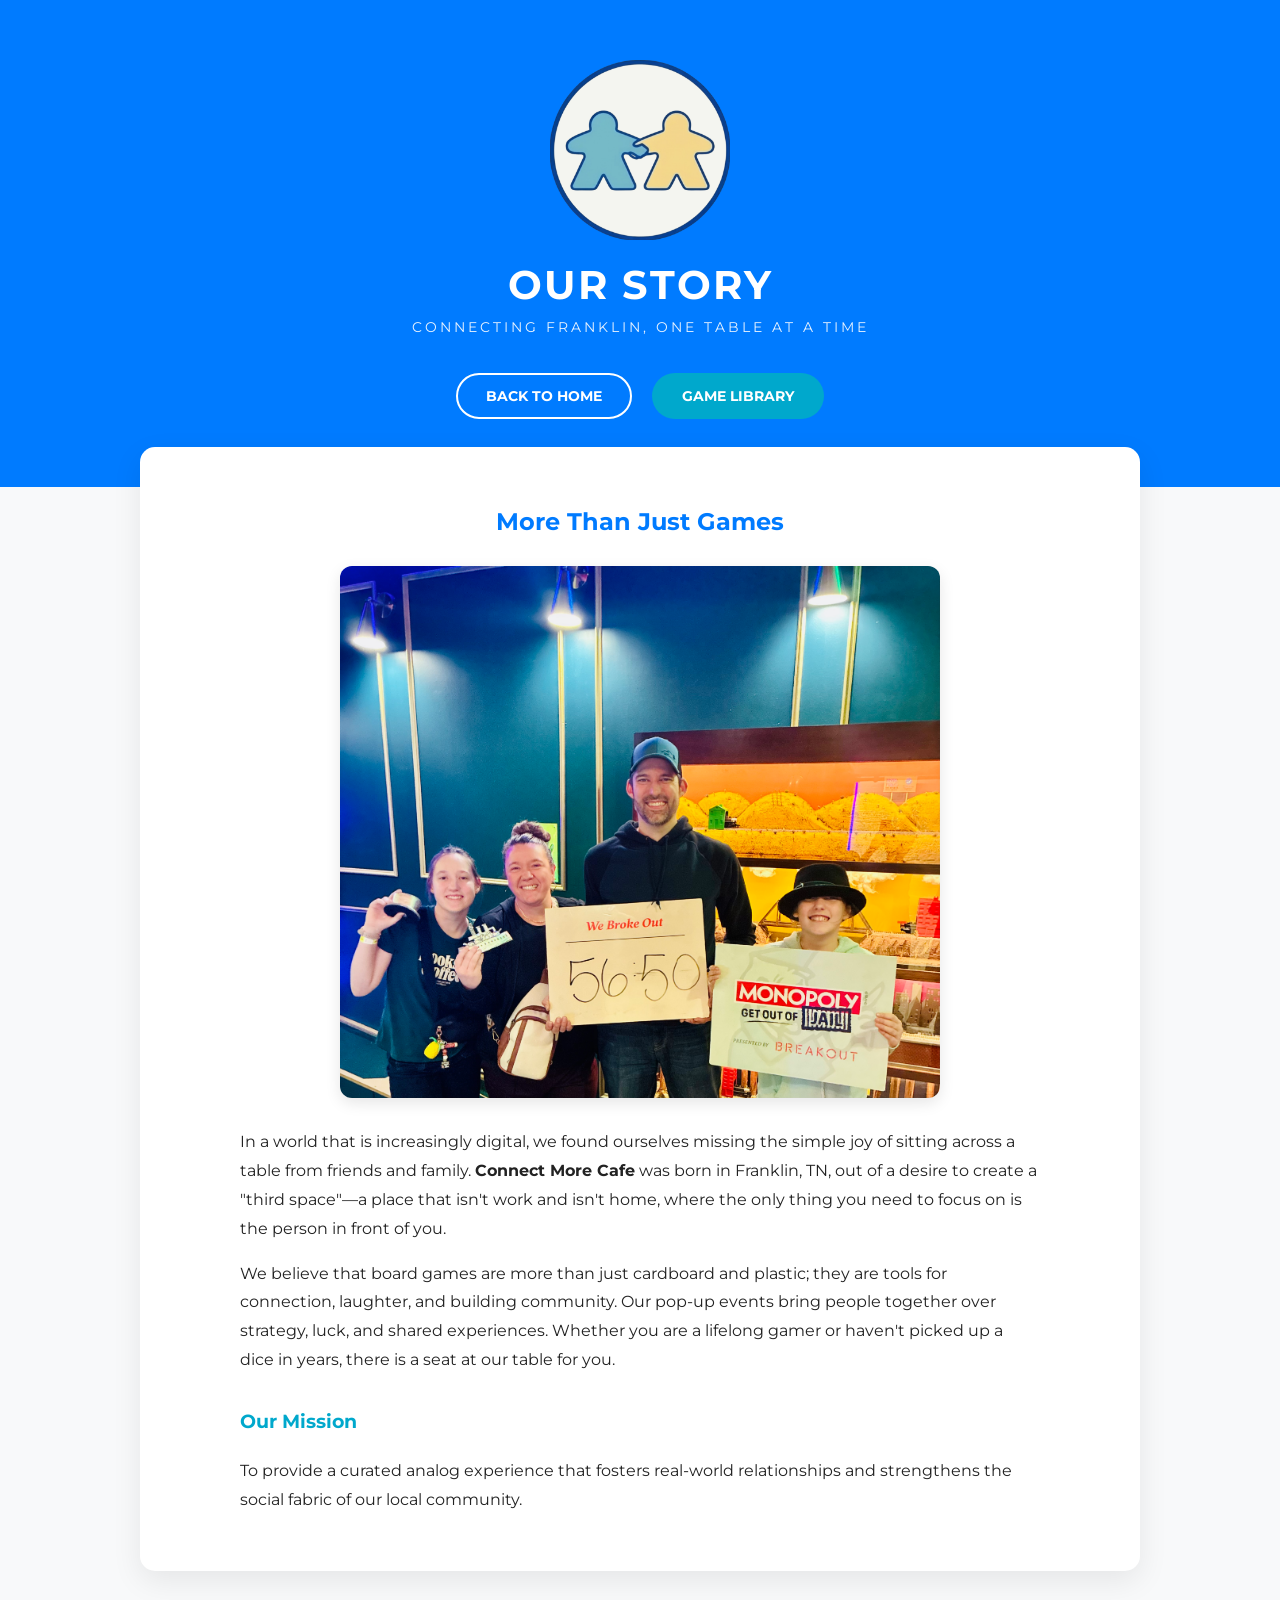
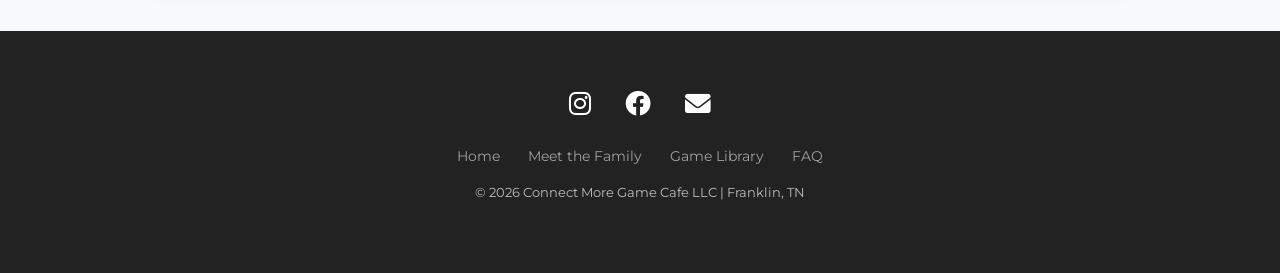
==== commit 0430ace5: "Update image source in about.html" ====
--- a/about.html
+++ b/about.html
@@ -24,7 +24,7 @@
     <div class="card">
         <h2 style="text-align: center; color: var(--diode-blue);">More Than Just Games</h2>
         
-        <img src="about-photo.jpg" alt="Connect More Cafe Experience" class="about-image">
+        <img src="IMG_6140.jpg" alt="Connect More Cafe Experience" class="about-image">
 
         <div class="about-content" style="max-width: 800px; margin: 0 auto; line-height: 1.8;">
             <p>In a world that is increasingly digital, we found ourselves missing the simple joy of sitting across a table from friends and family. <strong>Connect More Cafe</strong> was born in Franklin, TN, out of a desire to create a "third space"—a place that isn't work and isn't home, where the only thing you need to focus on is the person in front of you.</p>
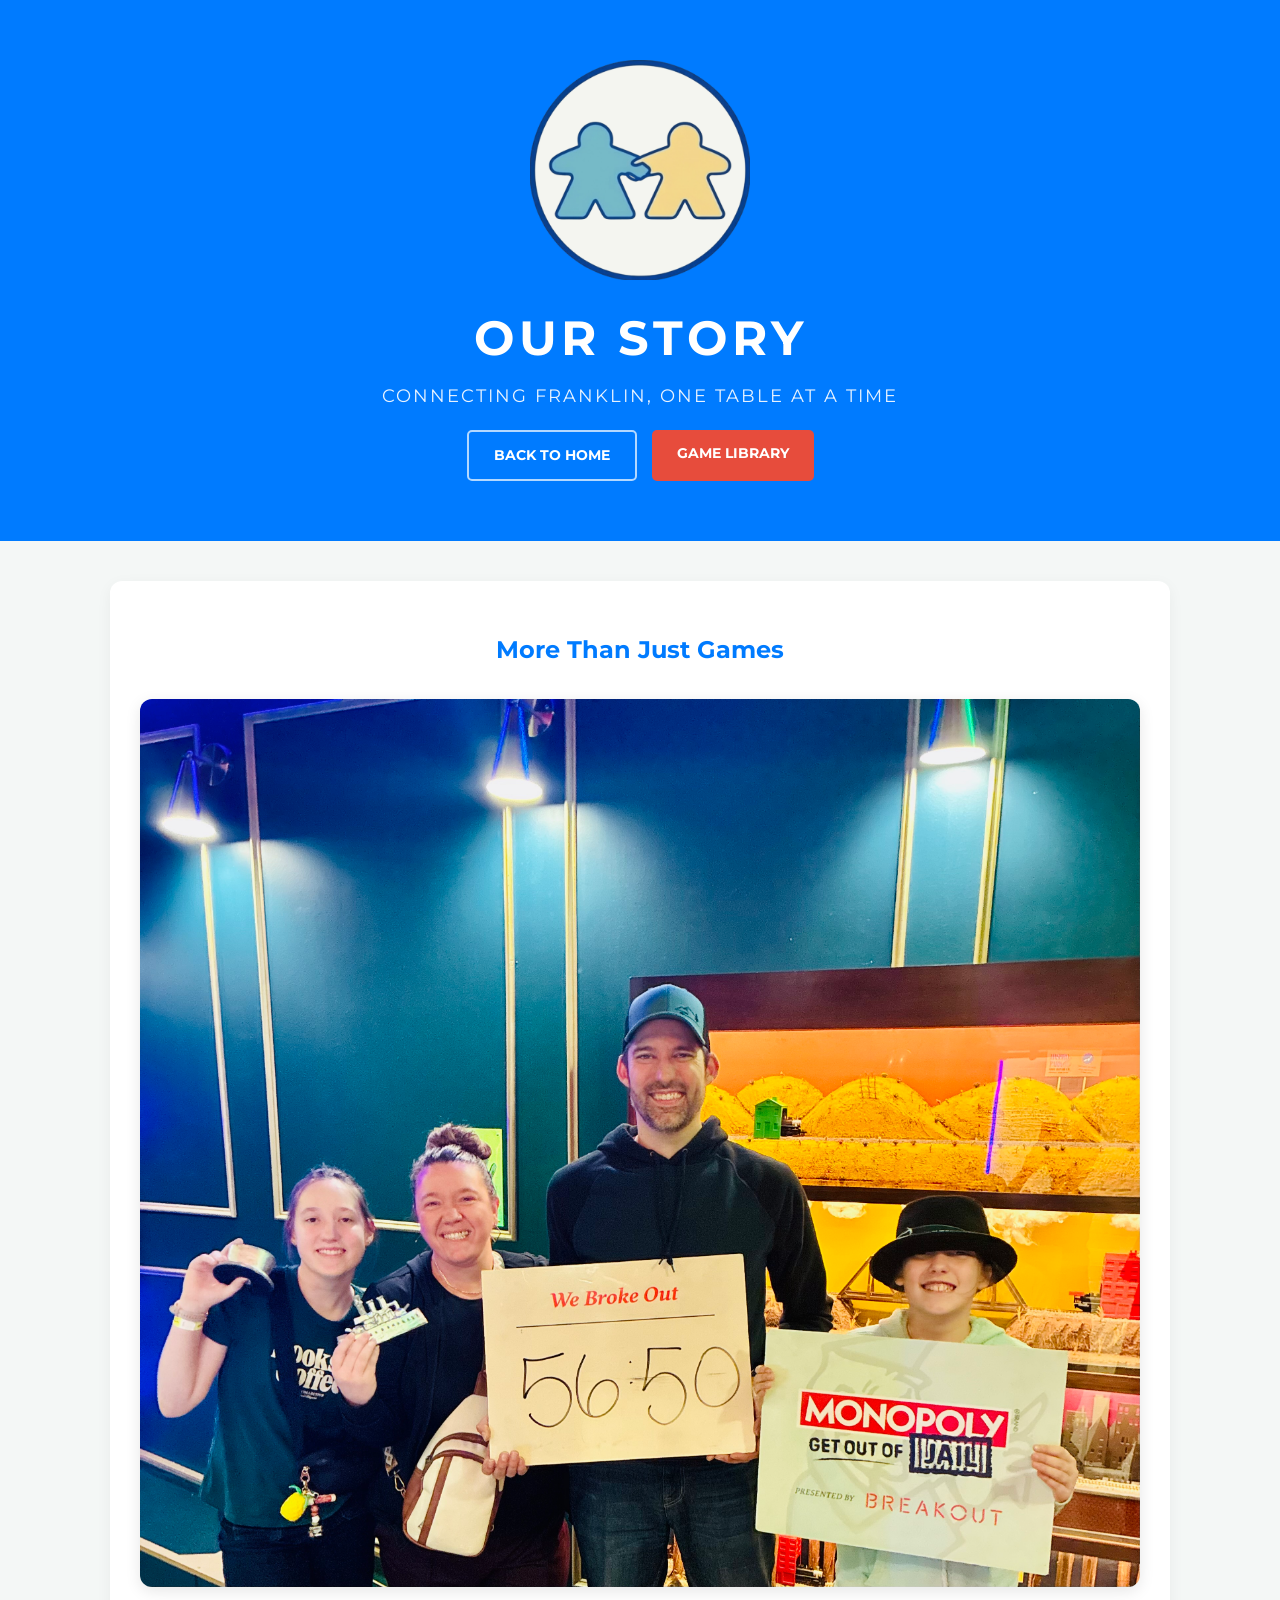
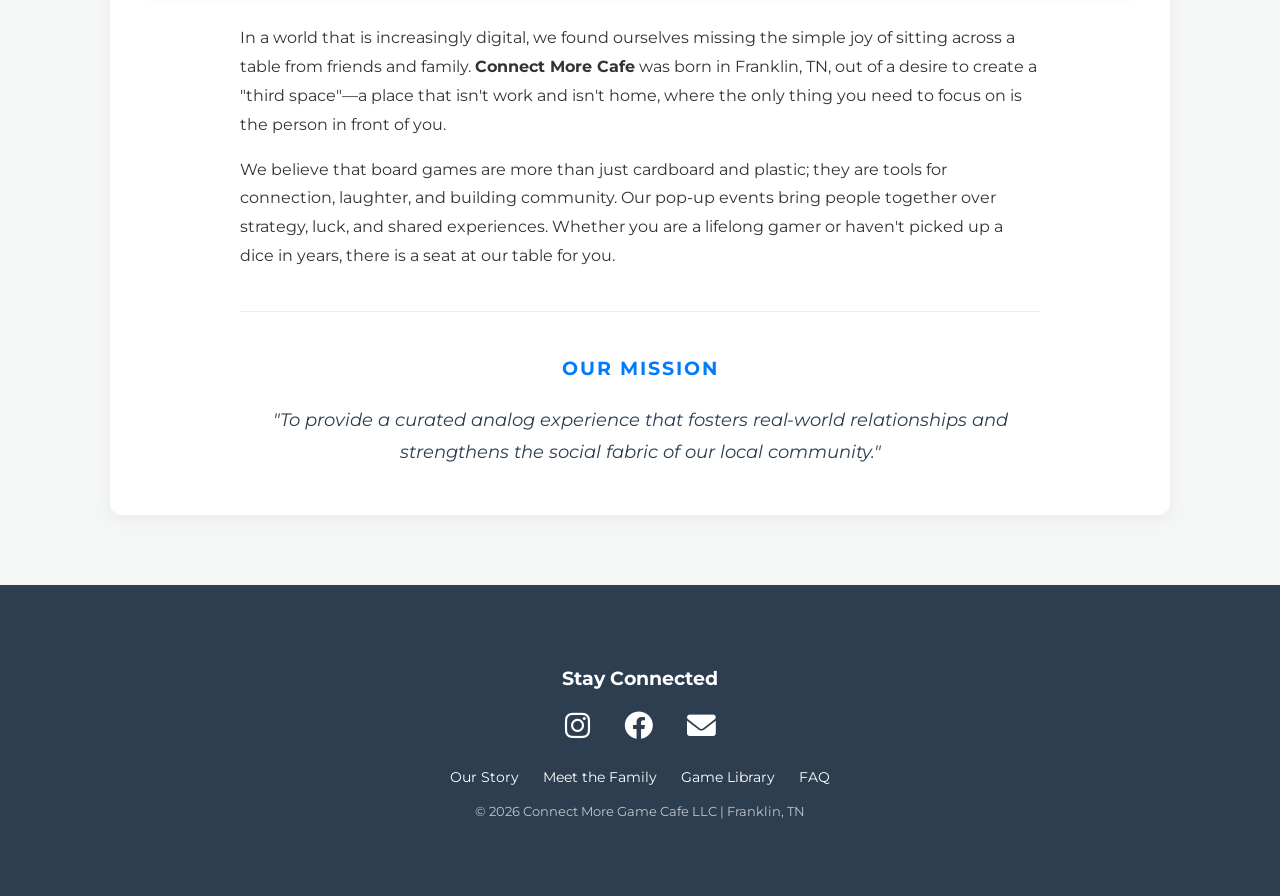
==== commit 7f16dd8e: "Update about.html" ====
--- a/about.html
+++ b/about.html
@@ -10,47 +10,52 @@
 </head>
 <body>
 
-<header>
+<header style="background-color: var(--diode-blue);">
     <a href="index.html"><img class="piccenter" src="logo.png" alt="Connect More Logo"></a>
     <div class="hero-text">OUR STORY</div>
     <div class="tagline">CONNECTING FRANKLIN, ONE TABLE AT A TIME</div>
     <div class="nav-container">
-        <a href="index.html" class="btn btn-secondary" style="color:white; border-color:white;">BACK TO HOME</a>
-        <a href="game_menu.html" class="btn" style="background-color: var(--crystal-seas); color: white;">GAME LIBRARY</a>
+        <a href="index.html" class="btn btn-secondary">BACK TO HOME</a>
+        <a href="game_menu.html" class="btn">GAME LIBRARY</a>
     </div>
 </header>
 
 <div class="container">
     <div class="card">
-        <h2 style="text-align: center; color: var(--diode-blue);">More Than Just Games</h2>
+        <h2 style="text-align: center; color: var(--diode-blue); margin-bottom: 30px;">More Than Just Games</h2>
         
-        <img src="IMG_6140.jpg" alt="Connect More Cafe Experience" class="about-image">
+        <div style="text-align: center; margin-bottom: 30px;">
+            <img src="IMG_6140.jpg" alt="Connect More Cafe Experience" class="about-image" style="max-width: 100%; border-radius: 12px; box-shadow: 0 4px 15px rgba(0,0,0,0.1);">
+        </div>
 
         <div class="about-content" style="max-width: 800px; margin: 0 auto; line-height: 1.8;">
             <p>In a world that is increasingly digital, we found ourselves missing the simple joy of sitting across a table from friends and family. <strong>Connect More Cafe</strong> was born in Franklin, TN, out of a desire to create a "third space"—a place that isn't work and isn't home, where the only thing you need to focus on is the person in front of you.</p>
             
             <p>We believe that board games are more than just cardboard and plastic; they are tools for connection, laughter, and building community. Our pop-up events bring people together over strategy, luck, and shared experiences. Whether you are a lifelong gamer or haven't picked up a dice in years, there is a seat at our table for you.</p>
             
-            <h3 style="color: var(--crystal-seas); margin-top: 30px;">Our Mission</h3>
-            <p>To provide a curated analog experience that fosters real-world relationships and strengthens the social fabric of our local community.</p>
+            <hr style="border: 0; height: 1px; background: #eee; margin: 40px 0;">
+
+            <h3 style="color: var(--diode-blue); text-align: center; text-transform: uppercase; letter-spacing: 2px;">Our Mission</h3>
+            <p style="text-align: center; font-style: italic; font-size: 1.1rem; color: var(--black-cat);">"To provide a curated analog experience that fosters real-world relationships and strengthens the social fabric of our local community."</p>
         </div>
     </div>
 </div>
 
-<div class="footer">
+<footer class="footer">
+    <h3>Stay Connected</h3>
     <div class="social-icons">
         <a href="https://instagram.com/connectmoregamecafe" target="_blank"><i class="fab fa-instagram"></i></a>
         <a href="https://www.facebook.com/profile.php?id=61582265409098" target="_blank"><i class="fab fa-facebook"></i></a>
         <a href="mailto:connect@connectmoregamecafe.com"><i class="fas fa-envelope"></i></a>
     </div>
-    <div class="footer-links" style="margin-bottom: 20px;">
-        <a href="index.html">Home</a>
+    <div class="footer-nav">
+        <a href="about.us.html">Our Story</a>
         <a href="owners.html">Meet the Family</a>
         <a href="game_menu.html">Game Library</a>
         <a href="faq.html">FAQ</a>
     </div>
     <p style="font-size: 0.8rem; opacity: 0.7;">&copy; 2026 Connect More Game Cafe LLC | Franklin, TN</p>
-</div>
+</footer>
 
 <script src="script.js"></script>
 </body>
--- a/style.css
+++ b/style.css
@@ -1,152 +1,196 @@
-/* --- VARIABLES --- */
 :root {
     --diode-blue: #007bff;
-    --crystal-seas: #00a8cc;
-    --yellow-jasper: #f4c430;
-    --black-cat: #222;
+    --crystal-seas: #00bcd4;
+    --yellow-jasper: #ffc107;
+    --black-cat: #2c3e50;
+    --accent-red: #e74c3c;
+    --bg-light: #f4f7f6;
+    --text-dark: #333;
     --white: #ffffff;
-    --background-gray: #f8f9fa;
 }
 
-/* --- BASE STYLES --- */
+* { box-sizing: border-box; }
+
 body {
     font-family: 'Montserrat', sans-serif;
-    margin: 0;
-    padding: 0;
-    background-color: var(--background-gray);
-    color: var(--black-cat);
-    -webkit-font-smoothing: antialiased;
+    background-color: var(--bg-light);
+    color: var(--text-dark);
+    margin: 0; padding: 0;
+    line-height: 1.6;
 }
 
-/* --- HEADER & HERO --- */
 header {
     background-color: var(--diode-blue);
-    color: var(--white);
     padding: 60px 20px;
     text-align: center;
+    color: var(--white);
 }
 
 .piccenter {
     display: block;
-    margin: 0 auto 20px auto;
-    max-width: 180px; /* Limits logo size strictly */
+    margin: 0 auto 20px;
+    max-width: 220px;
     height: auto;
 }
 
 .hero-text {
-    font-size: 2.5rem;
+    font-size: 3rem;
     font-weight: 700;
+    letter-spacing: 4px;
+    margin-bottom: 5px;
+}
+
+.tagline {
+    font-size: 1.1rem;
     letter-spacing: 2px;
+    opacity: 0.9;
+    text-transform: uppercase;
+    margin-bottom: 15px;
+}
+
+.container {
+    max-width: 1100px;
+    margin: 0 auto;
+    padding: 40px 20px;
+}
+
+.card, .profile-card {
+    background: var(--white);
+    padding: 30px;
+    border-radius: 12px;
+    margin-bottom: 30px;
+    box-shadow: 0 4px 15px rgba(0,0,0,0.05);
+}
+
+.nav-container {
+    display: flex;
+    justify-content: center;
+    gap: 15px;
+    flex-wrap: wrap;
+    margin-top: 20px;
+}
+
+.btn {
+    padding: 12px 25px;
+    text-decoration: none;
+    font-weight: 700;
+    border-radius: 5px;
+    transition: 0.3s;
+    font-size: 0.9rem;
+    display: inline-block;
+    cursor: pointer;
+    background-color: var(--accent-red);
+    color: var(--white);
+    border: none;
     text-transform: uppercase;
 }
 
-.tagline {
-    font-size: 0.85rem;
-    letter-spacing: 3px;
-    margin: 10px 0;
-    opacity: 0.9;
-    text-transform: uppercase;
-}
-
-/* --- NAVIGATION & BUTTONS --- */
-.nav-container {
-    margin-top: 30px;
-}
-
-.btn {
-    display: inline-block;
-    padding: 12px 28px;
-    background-color: var(--yellow-jasper);
-    color: var(--black-cat);
-    text-decoration: none;
-    border-radius: 50px;
-    font-weight: 700;
-    font-size: 0.9rem;
-    margin: 8px;
-    transition: all 0.2s ease;
-    border: 2px solid transparent;
-}
-
-.btn:hover {
-    transform: translateY(-2px);
-    box-shadow: 0 4px 10px rgba(0,0,0,0.15);
-}
-
 .btn-secondary {
-    background-color: transparent;
-    border: 2px solid var(--white);
+    background: transparent;
+    border: 2px solid rgba(255,255,255,0.7);
     color: var(--white);
 }
 
-/* --- CONTAINERS & CARDS --- */
-.container {
-    max-width: 1000px;
-    margin: -40px auto 60px; /* Pulls first card up over the blue header */
+/* --- List View Logic --- */
+#gameGrid.list-view {
+    display: flex;
+    flex-direction: column;
+    gap: 15px;
+}
+
+.game-card {
+    background: var(--white);
+    border-radius: 8px;
+    overflow: hidden;
+    border: 1px solid #eee;
+    box-shadow: 0 2px 5px rgba(0,0,0,0.05);
+    width: 100%;
+}
+
+.game-info-bar {
+    display: flex;
+    gap: 10px;
+    padding: 10px 20px;
+    background-color: #f8f9fa;
+    border-bottom: 1px solid #eee;
+}
+
+.badge {
+    font-size: 0.7rem;
+    font-weight: 700;
+    text-transform: uppercase;
+    padding: 3px 10px;
+    border-radius: 4px;
+    letter-spacing: 0.5px;
+    background: #e9ecef; /* Neutral Gray for all badges */
+    color: #495057;
+}
+
+.game-header {
+    padding: 15px 20px;
+    cursor: pointer;
+    display: flex;
+    justify-content: space-between;
+    align-items: center;
+}
+
+.game-header h2 { margin: 0; font-size: 1.2rem; color: var(--black-cat); }
+
+.game-content {
+    max-height: 0;
+    overflow: hidden;
+    transition: 0.3s ease-out;
     padding: 0 20px;
 }
 
-.card {
-    background: var(--white);
-    padding: 40px;
-    border-radius: 15px;
-    box-shadow: 0 10px 30px rgba(0,0,0,0.08);
-    margin-bottom: 30px;
+.game-card.active .game-content {
+    max-height: 200px;
+    padding-bottom: 20px;
 }
 
-/* --- IMAGE FIXES --- */
-.about-image {
-    width: 100%;
-    max-width: 600px; /* Prevents the image from being huge */
-    height: auto;
-    display: block;
-    margin: 30px auto;
-    border-radius: 12px;
-    box-shadow: 0 5px 15px rgba(0,0,0,0.1);
-}
+.arrow { transition: 0.3s; color: #ccc; }
+.game-card.active .arrow { transform: rotate(180deg); }
 
-/* --- PRICING GRID (Index Page) --- */
-.profile-grid {
-    display: grid;
-    grid-template-columns: repeat(auto-fit, minmax(280px, 1fr));
-    gap: 25px;
-    margin-top: 20px;
-}
-
-.profile-card {
-    background: var(--white);
-    padding: 30px;
-    border-radius: 15px;
-    text-align: center;
-    box-shadow: 0 4px 10px rgba(0,0,0,0.05);
-}
-
-/* --- FOOTER --- */
+/* --- Footer --- */
 .footer {
-    background-color: var(--black-cat);
+    background: var(--black-cat);
     color: var(--white);
     text-align: center;
     padding: 60px 20px;
 }
 
-.footer-links a {
-    color: #A0A0A0;
-    text-decoration: none;
-    margin: 0 12px;
-    font-size: 0.9rem;
+.footer-nav a { color: white; text-decoration: none; margin: 0 10px; font-size: 0.9rem; }
+.social-icons { margin-bottom: 20px; }
+.social-icons i { font-size: 1.8rem; margin: 0 15px; color: white; }
+
+/* --- Filters --- */
+.search-section {
+    background: var(--white);
+    padding: 25px;
+    border-radius: 12px;
+    margin-top: -40px;
+    box-shadow: 0 10px 30px rgba(0,0,0,0.1);
+    margin-bottom: 30px;
 }
 
-.footer-links a:hover {
-    color: var(--white);
+#gameSearch {
+    width: 100%;
+    padding: 15px;
+    border-radius: 8px;
+    border: 1px solid #ddd;
 }
 
-.social-icons i {
-    font-size: 1.6rem;
-    margin: 0 15px 30px;
-    color: var(--white);
+.filter-btn {
+    padding: 6px 15px;
+    border-radius: 20px;
+    border: 1px solid #ddd;
+    background: white;
+    cursor: pointer;
+    font-family: inherit;
 }
 
-/* --- GAME LIBRARY PAGE SPECIFIC --- */
-.game-card { background: white; margin-bottom: 12px; border-radius: 10px; border: 1px solid #eee; }
-.game-header { padding: 20px; cursor: pointer; display: flex; justify-content: space-between; align-items: center; }
-.game-content { display: none; padding: 0 20px 20px; border-top: 1px solid #f9f9f9; color: #555; }
-.game-card.active .game-content { display: block; }
+.filter-btn.active {
+    background: var(--diode-blue);
+    color: white;
+    border-color: var(--diode-blue);
+}
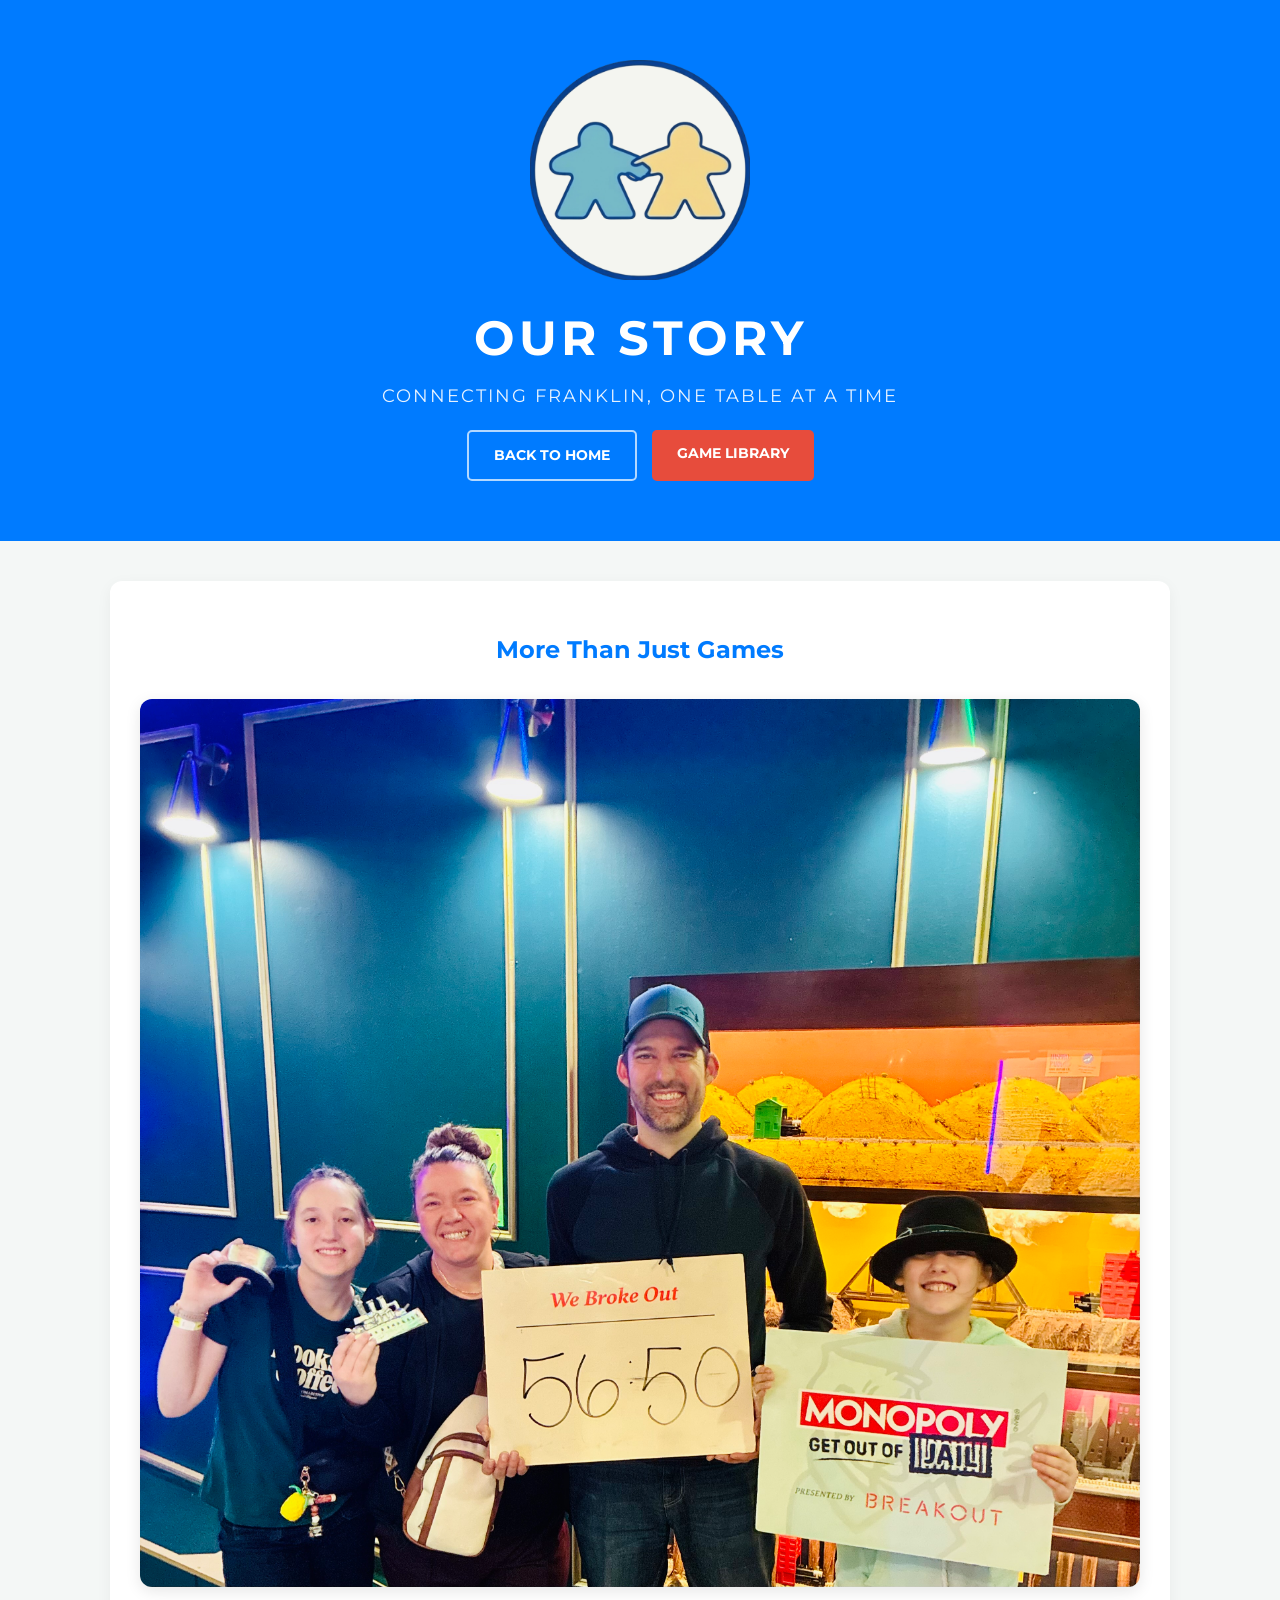
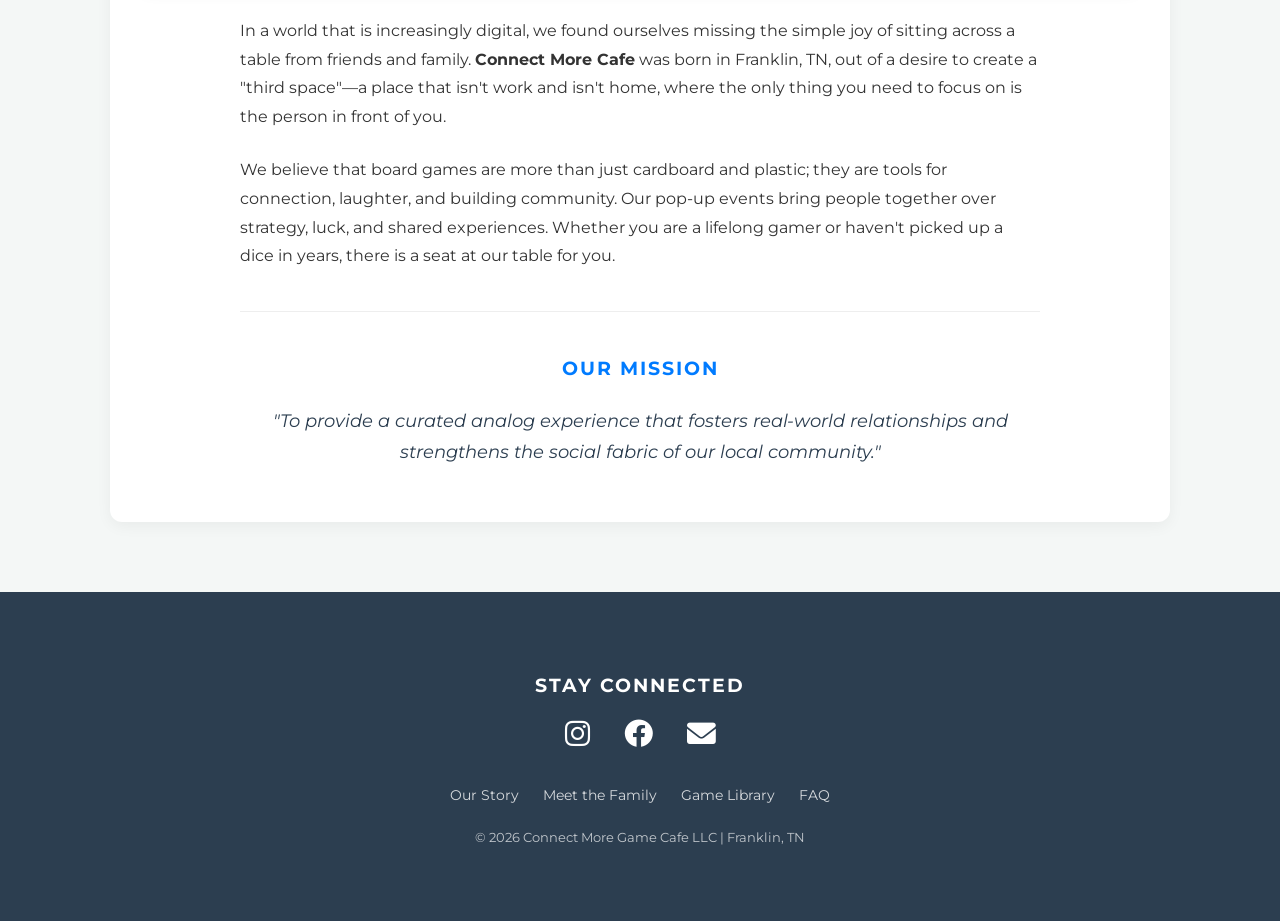
==== commit 187705b7: "Update about.html" ====
--- a/about.html
+++ b/about.html
@@ -49,7 +49,7 @@
         <a href="mailto:connect@connectmoregamecafe.com"><i class="fas fa-envelope"></i></a>
     </div>
     <div class="footer-nav">
-        <a href="about.us.html">Our Story</a>
+        <a href="about.html">Our Story</a>
         <a href="owners.html">Meet the Family</a>
         <a href="game_menu.html">Game Library</a>
         <a href="faq.html">FAQ</a>
--- a/style.css
+++ b/style.css
@@ -1,3 +1,4 @@
+/* --- Root Variables --- */
 :root {
     --diode-blue: #007bff;
     --crystal-seas: #00bcd4;
@@ -7,18 +8,29 @@
     --bg-light: #f4f7f6;
     --text-dark: #333;
     --white: #ffffff;
-}
-
-* { box-sizing: border-box; }
+    
+    /* Category Reference Colors (Still used for filters/accents) */
+    --strategy: #2980b9;
+    --party: #8e44ad;
+    --classic: #27ae60;
+    --kids: #f39c12;
+}
+
+/* --- Base Styles --- */
+* { 
+    box-sizing: border-box; 
+}
 
 body {
     font-family: 'Montserrat', sans-serif;
     background-color: var(--bg-light);
     color: var(--text-dark);
-    margin: 0; padding: 0;
+    margin: 0; 
+    padding: 0;
     line-height: 1.6;
 }
 
+/* --- Header & Branding --- */
 header {
     background-color: var(--diode-blue);
     padding: 60px 20px;
@@ -38,6 +50,7 @@
     font-weight: 700;
     letter-spacing: 4px;
     margin-bottom: 5px;
+    text-transform: uppercase;
 }
 
 .tagline {
@@ -48,13 +61,14 @@
     margin-bottom: 15px;
 }
 
+/* --- Layout Containers --- */
 .container {
     max-width: 1100px;
     margin: 0 auto;
     padding: 40px 20px;
 }
 
-.card, .profile-card {
+.card {
     background: var(--white);
     padding: 30px;
     border-radius: 12px;
@@ -62,6 +76,7 @@
     box-shadow: 0 4px 15px rgba(0,0,0,0.05);
 }
 
+/* --- Navigation & Buttons --- */
 .nav-container {
     display: flex;
     justify-content: center;
@@ -83,6 +98,7 @@
     color: var(--white);
     border: none;
     text-transform: uppercase;
+    text-align: center;
 }
 
 .btn-secondary {
@@ -91,7 +107,13 @@
     color: var(--white);
 }
 
-/* --- List View Logic --- */
+.btn:hover {
+    transform: translateY(-2px);
+    box-shadow: 0 4px 10px rgba(0,0,0,0.2);
+    opacity: 0.9;
+}
+
+/* --- Game Library (List View) --- */
 #gameGrid.list-view {
     display: flex;
     flex-direction: column;
@@ -122,7 +144,7 @@
     padding: 3px 10px;
     border-radius: 4px;
     letter-spacing: 0.5px;
-    background: #e9ecef; /* Neutral Gray for all badges */
+    background: #e9ecef; /* Neutral styling for all games */
     color: #495057;
 }
 
@@ -134,7 +156,18 @@
     align-items: center;
 }
 
-.game-header h2 { margin: 0; font-size: 1.2rem; color: var(--black-cat); }
+.game-header h2 { 
+    margin: 0; 
+    font-size: 1.2rem; 
+    color: var(--black-cat); 
+}
+
+.game-title-row {
+    display: flex;
+    justify-content: space-between;
+    width: 100%;
+    align-items: center;
+}
 
 .game-content {
     max-height: 0;
@@ -144,26 +177,20 @@
 }
 
 .game-card.active .game-content {
-    max-height: 200px;
+    max-height: 250px; /* Adjusted for description length */
     padding-bottom: 20px;
 }
 
-.arrow { transition: 0.3s; color: #ccc; }
-.game-card.active .arrow { transform: rotate(180deg); }
-
-/* --- Footer --- */
-.footer {
-    background: var(--black-cat);
-    color: var(--white);
-    text-align: center;
-    padding: 60px 20px;
-}
-
-.footer-nav a { color: white; text-decoration: none; margin: 0 10px; font-size: 0.9rem; }
-.social-icons { margin-bottom: 20px; }
-.social-icons i { font-size: 1.8rem; margin: 0 15px; color: white; }
-
-/* --- Filters --- */
+.arrow { 
+    transition: 0.3s; 
+    color: #ccc; 
+}
+
+.game-card.active .arrow { 
+    transform: rotate(180deg); 
+}
+
+/* --- Search & Filters --- */
 .search-section {
     background: var(--white);
     padding: 25px;
@@ -178,6 +205,22 @@
     padding: 15px;
     border-radius: 8px;
     border: 1px solid #ddd;
+    font-size: 1rem;
+    font-family: inherit;
+    margin-bottom: 20px;
+}
+
+.filter-group h4 {
+    margin-bottom: 10px;
+    color: var(--black-cat);
+    font-size: 0.8rem;
+    letter-spacing: 1px;
+}
+
+.filter-buttons {
+    display: flex;
+    gap: 10px;
+    flex-wrap: wrap;
 }
 
 .filter-btn {
@@ -187,6 +230,12 @@
     background: white;
     cursor: pointer;
     font-family: inherit;
+    font-size: 0.8rem;
+    transition: 0.2s;
+}
+
+.filter-btn:hover {
+    border-color: var(--diode-blue);
 }
 
 .filter-btn.active {
@@ -194,3 +243,70 @@
     color: white;
     border-color: var(--diode-blue);
 }
+
+/* --- About Page / Photos --- */
+.about-image {
+    width: 100%;
+    max-width: 600px; /* Prevents picture from being "huge" */
+    height: auto;
+    border-radius: 12px;
+    display: block;
+    margin: 0 auto 20px;
+    box-shadow: 0 4px 15px rgba(0,0,0,0.1);
+}
+
+.about-content p {
+    margin-bottom: 1.5rem;
+}
+
+/* --- Footer --- */
+.footer {
+    background: var(--black-cat);
+    color: var(--white);
+    text-align: center;
+    padding: 60px 20px;
+}
+
+.footer h3 {
+    margin-bottom: 20px;
+    text-transform: uppercase;
+    letter-spacing: 2px;
+}
+
+.footer-nav {
+    margin-bottom: 20px;
+}
+
+.footer-nav a { 
+    color: white; 
+    text-decoration: none; 
+    margin: 0 10px; 
+    font-size: 0.9rem; 
+    opacity: 0.8;
+}
+
+.footer-nav a:hover {
+    opacity: 1;
+}
+
+.social-icons { 
+    margin-bottom: 30px; 
+}
+
+.social-icons i { 
+    font-size: 1.8rem; 
+    margin: 0 15px; 
+    color: white; 
+    transition: 0.3s;
+}
+
+.social-icons i:hover {
+    color: var(--crystal-seas);
+}
+
+/* --- Mobile Adjustments --- */
+@media (max-width: 600px) {
+    .hero-text { font-size: 2rem; }
+    .tagline { font-size: 0.9rem; }
+    .container { padding: 20px 15px; }
+}
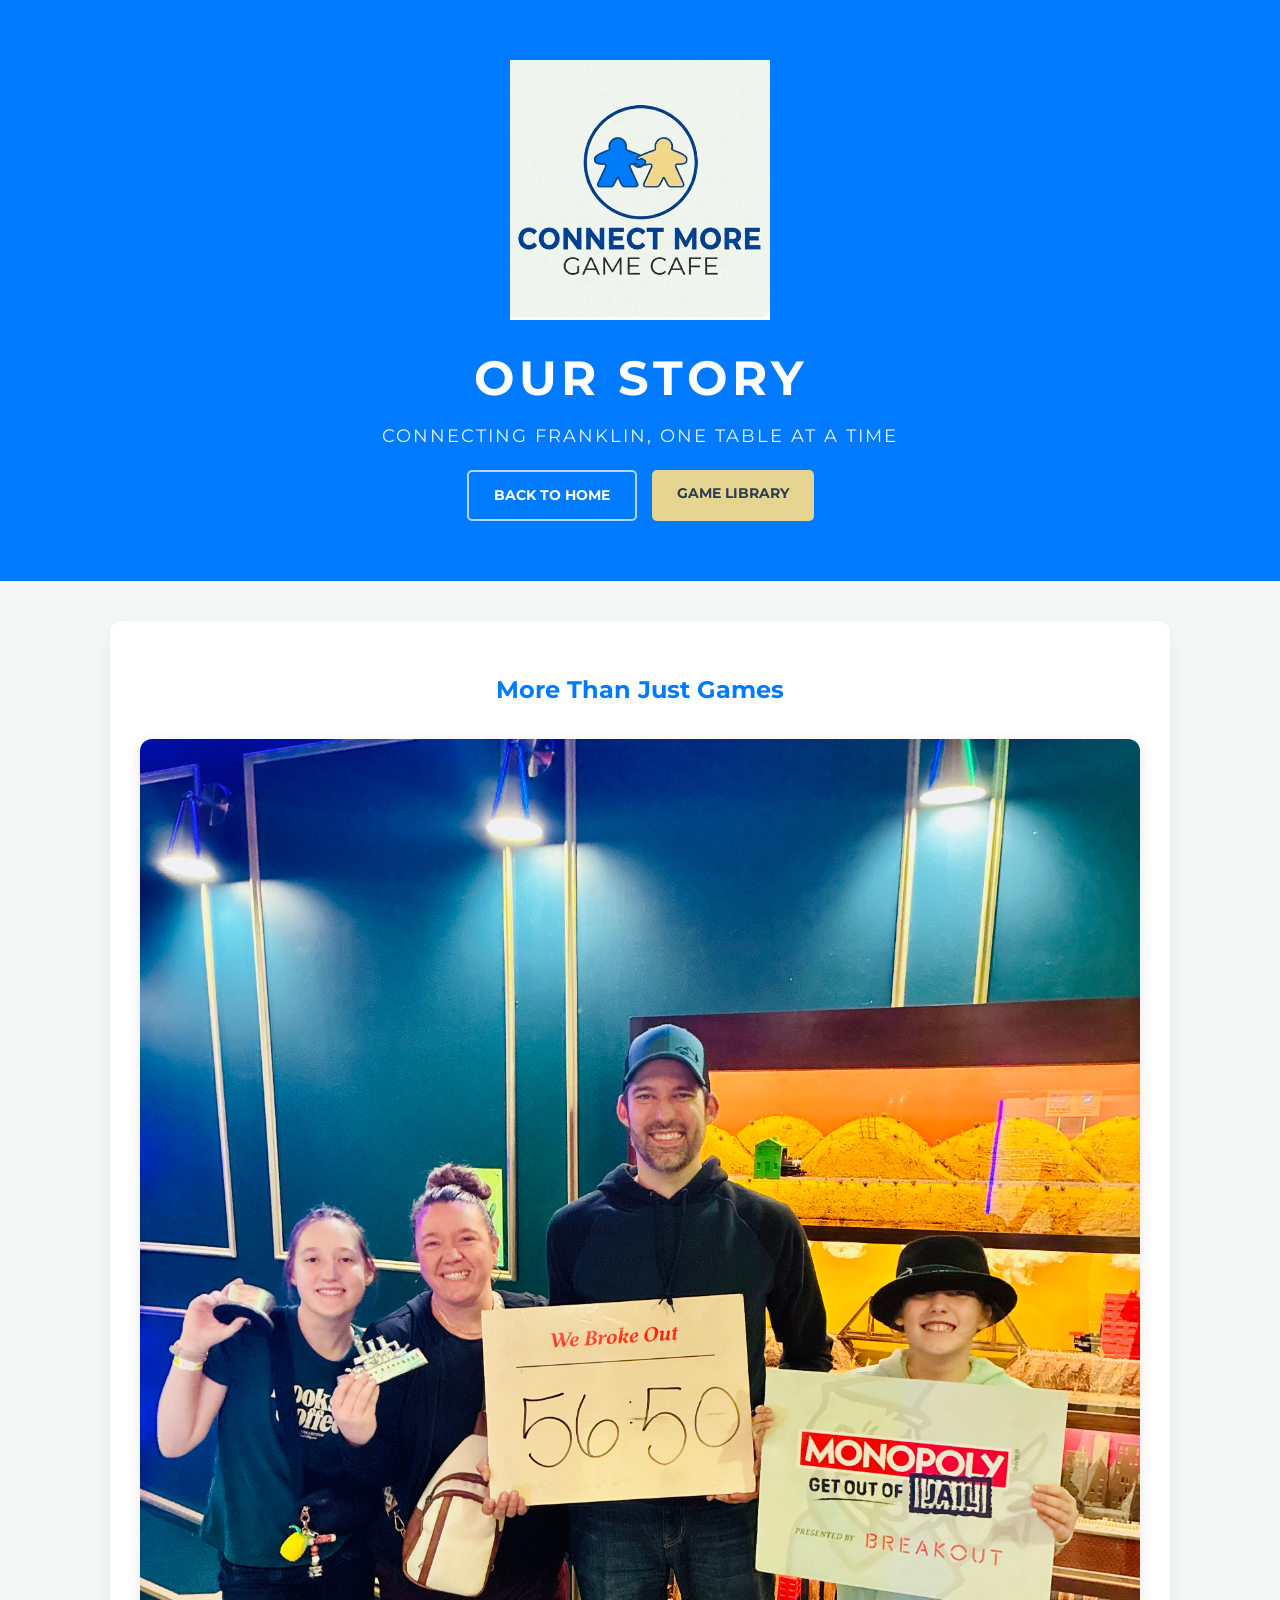
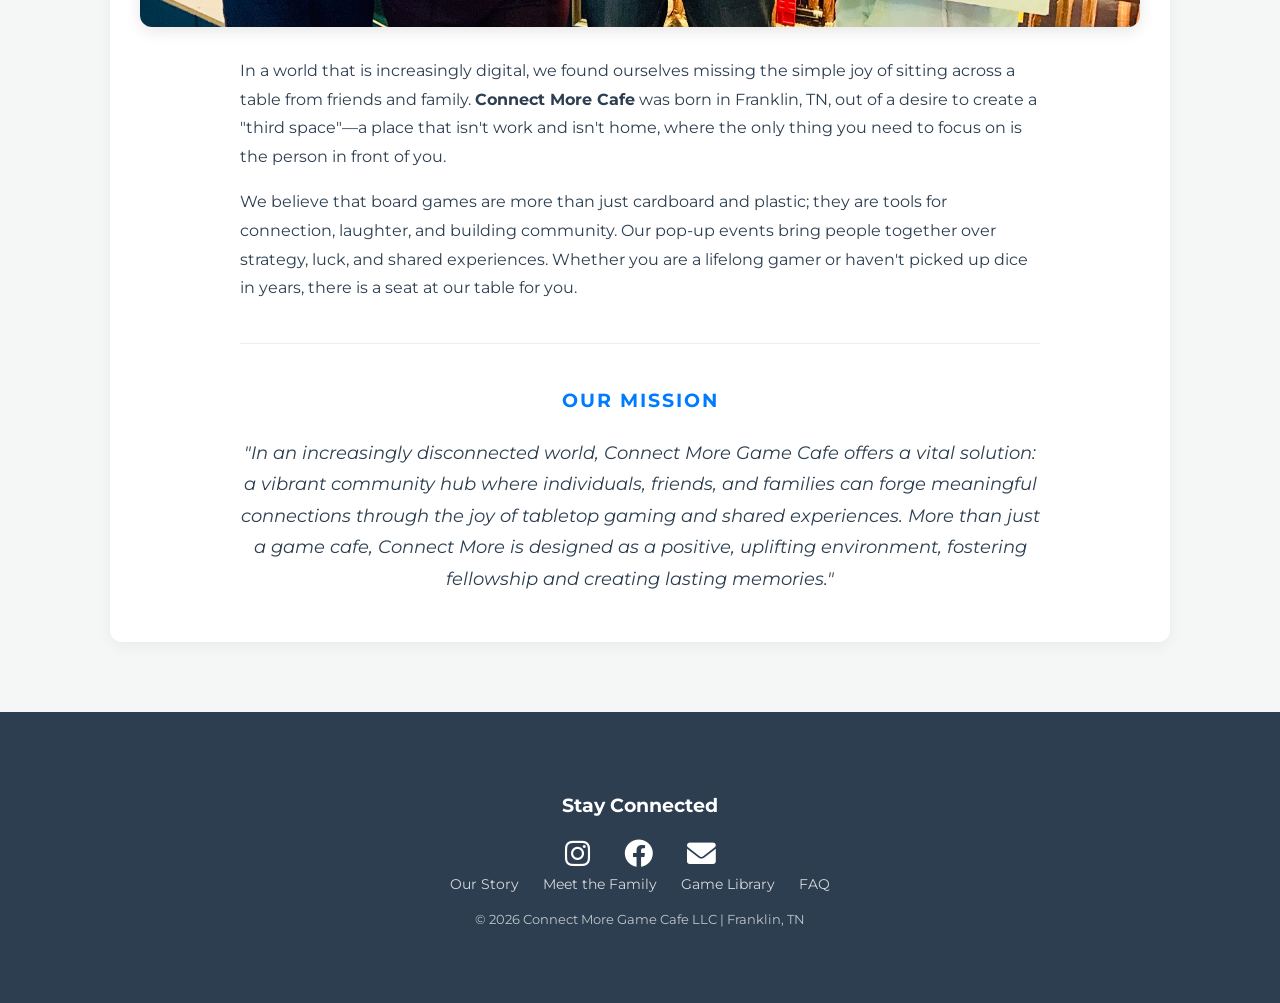
==== commit 6226904e: "Update about.html" ====
--- a/about.html
+++ b/about.html
@@ -31,12 +31,12 @@
         <div class="about-content" style="max-width: 800px; margin: 0 auto; line-height: 1.8;">
             <p>In a world that is increasingly digital, we found ourselves missing the simple joy of sitting across a table from friends and family. <strong>Connect More Cafe</strong> was born in Franklin, TN, out of a desire to create a "third space"—a place that isn't work and isn't home, where the only thing you need to focus on is the person in front of you.</p>
             
-            <p>We believe that board games are more than just cardboard and plastic; they are tools for connection, laughter, and building community. Our pop-up events bring people together over strategy, luck, and shared experiences. Whether you are a lifelong gamer or haven't picked up a dice in years, there is a seat at our table for you.</p>
+            <p>We believe that board games are more than just cardboard and plastic; they are tools for connection, laughter, and building community. Our pop-up events bring people together over strategy, luck, and shared experiences. Whether you are a lifelong gamer or haven't picked up dice in years, there is a seat at our table for you.</p>
             
             <hr style="border: 0; height: 1px; background: #eee; margin: 40px 0;">
 
             <h3 style="color: var(--diode-blue); text-align: center; text-transform: uppercase; letter-spacing: 2px;">Our Mission</h3>
-            <p style="text-align: center; font-style: italic; font-size: 1.1rem; color: var(--black-cat);">"To provide a curated analog experience that fosters real-world relationships and strengthens the social fabric of our local community."</p>
+            <p style="text-align: center; font-style: italic; font-size: 1.1rem; color: var(--black-cat);">"In an increasingly disconnected world, Connect More Game Cafe offers a vital solution: a vibrant community hub where individuals, friends, and families can forge meaningful connections through the joy of tabletop gaming and shared experiences. More than just a game cafe, Connect More is designed as a positive, uplifting environment, fostering fellowship and creating lasting memories."</p>
         </div>
     </div>
 </div>
--- a/style.css
+++ b/style.css
@@ -1,15 +1,14 @@
 /* --- Root Variables --- */
 :root {
     --diode-blue: #007bff;
-    --crystal-seas: #00bcd4;
-    --yellow-jasper: #ffc107;
+    /* Crystal Seas Removed */
+    --yellow-jasper: #e6d491;
     --black-cat: #2c3e50;
-    --accent-red: #e74c3c;
     --bg-light: #f4f7f6;
     --text-dark: #333;
     --white: #ffffff;
     
-    /* Category Reference Colors (Still used for filters/accents) */
+    /* Category Reference Colors */
     --strategy: #2980b9;
     --party: #8e44ad;
     --classic: #27ae60;
@@ -41,7 +40,7 @@
 .piccenter {
     display: block;
     margin: 0 auto 20px;
-    max-width: 220px;
+    max-width: 260px;
     height: auto;
 }
 
@@ -68,8 +67,10 @@
     padding: 40px 20px;
 }
 
+/* Card background set to White, Text set to Black Cat */
 .card {
     background: var(--white);
+    color: var(--black-cat);
     padding: 30px;
     border-radius: 12px;
     margin-bottom: 30px;
@@ -94,8 +95,8 @@
     font-size: 0.9rem;
     display: inline-block;
     cursor: pointer;
-    background-color: var(--accent-red);
-    color: var(--white);
+    background-color: var(--yellow-jasper);
+    color: var(--black-cat);
     border: none;
     text-transform: uppercase;
     text-align: center;
@@ -110,18 +111,20 @@
 .btn:hover {
     transform: translateY(-2px);
     box-shadow: 0 4px 10px rgba(0,0,0,0.2);
-    opacity: 0.9;
-}
-
-/* --- Game Library (List View) --- */
-#gameGrid.list-view {
+    filter: brightness(1.05);
+}
+
+/* --- List View (Game Library & FAQ) --- */
+#gameGrid.list-view, #faqGrid.list-view {
     display: flex;
     flex-direction: column;
     gap: 15px;
 }
 
+/* Game Card now uses White as base with Black Cat text */
 .game-card {
     background: var(--white);
+    color: var(--black-cat);
     border-radius: 8px;
     overflow: hidden;
     border: 1px solid #eee;
@@ -133,7 +136,7 @@
     display: flex;
     gap: 10px;
     padding: 10px 20px;
-    background-color: #f8f9fa;
+    background-color: #f8f9fa; /* Light white-gray */
     border-bottom: 1px solid #eee;
 }
 
@@ -144,8 +147,8 @@
     padding: 3px 10px;
     border-radius: 4px;
     letter-spacing: 0.5px;
-    background: #e9ecef; /* Neutral styling for all games */
-    color: #495057;
+    background: var(--black-cat); /* Changed to dark to pop on white card */
+    color: var(--white);
 }
 
 .game-header {
@@ -176,8 +179,13 @@
     padding: 0 20px;
 }
 
+/* Set internal card paragraph text to Black Cat */
+.game-content p {
+    color: var(--black-cat);
+}
+
 .game-card.active .game-content {
-    max-height: 250px; /* Adjusted for description length */
+    max-height: 600px;
     padding-bottom: 20px;
 }
 
@@ -188,9 +196,10 @@
 
 .game-card.active .arrow { 
     transform: rotate(180deg); 
-}
-
-/* --- Search & Filters --- */
+    color: var(--diode-blue);
+}
+
+/* --- Filters --- */
 .search-section {
     background: var(--white);
     padding: 25px;
@@ -208,46 +217,31 @@
     font-size: 1rem;
     font-family: inherit;
     margin-bottom: 20px;
-}
-
-.filter-group h4 {
-    margin-bottom: 10px;
-    color: var(--black-cat);
-    font-size: 0.8rem;
-    letter-spacing: 1px;
-}
-
-.filter-buttons {
-    display: flex;
-    gap: 10px;
-    flex-wrap: wrap;
+    color: var(--black-cat);
 }
 
 .filter-btn {
     padding: 6px 15px;
     border-radius: 20px;
     border: 1px solid #ddd;
-    background: white;
+    background: var(--white);
+    color: var(--black-cat);
     cursor: pointer;
     font-family: inherit;
     font-size: 0.8rem;
     transition: 0.2s;
 }
 
-.filter-btn:hover {
-    border-color: var(--diode-blue);
-}
-
 .filter-btn.active {
-    background: var(--diode-blue);
-    color: white;
-    border-color: var(--diode-blue);
-}
-
-/* --- About Page / Photos --- */
+    background: var(--yellow-jasper);
+    color: var(--black-cat);
+    border-color: var(--yellow-jasper);
+}
+
+/* --- Images & Profiles --- */
 .about-image {
     width: 100%;
-    max-width: 600px; /* Prevents picture from being "huge" */
+    max-width: 600px;
     height: auto;
     border-radius: 12px;
     display: block;
@@ -255,26 +249,12 @@
     box-shadow: 0 4px 15px rgba(0,0,0,0.1);
 }
 
-.about-content p {
-    margin-bottom: 1.5rem;
-}
-
 /* --- Footer --- */
 .footer {
     background: var(--black-cat);
     color: var(--white);
     text-align: center;
     padding: 60px 20px;
-}
-
-.footer h3 {
-    margin-bottom: 20px;
-    text-transform: uppercase;
-    letter-spacing: 2px;
-}
-
-.footer-nav {
-    margin-bottom: 20px;
 }
 
 .footer-nav a { 
@@ -287,10 +267,7 @@
 
 .footer-nav a:hover {
     opacity: 1;
-}
-
-.social-icons { 
-    margin-bottom: 30px; 
+    color: var(--yellow-jasper);
 }
 
 .social-icons i { 
@@ -301,7 +278,7 @@
 }
 
 .social-icons i:hover {
-    color: var(--crystal-seas);
+    color: var(--yellow-jasper);
 }
 
 /* --- Mobile Adjustments --- */
